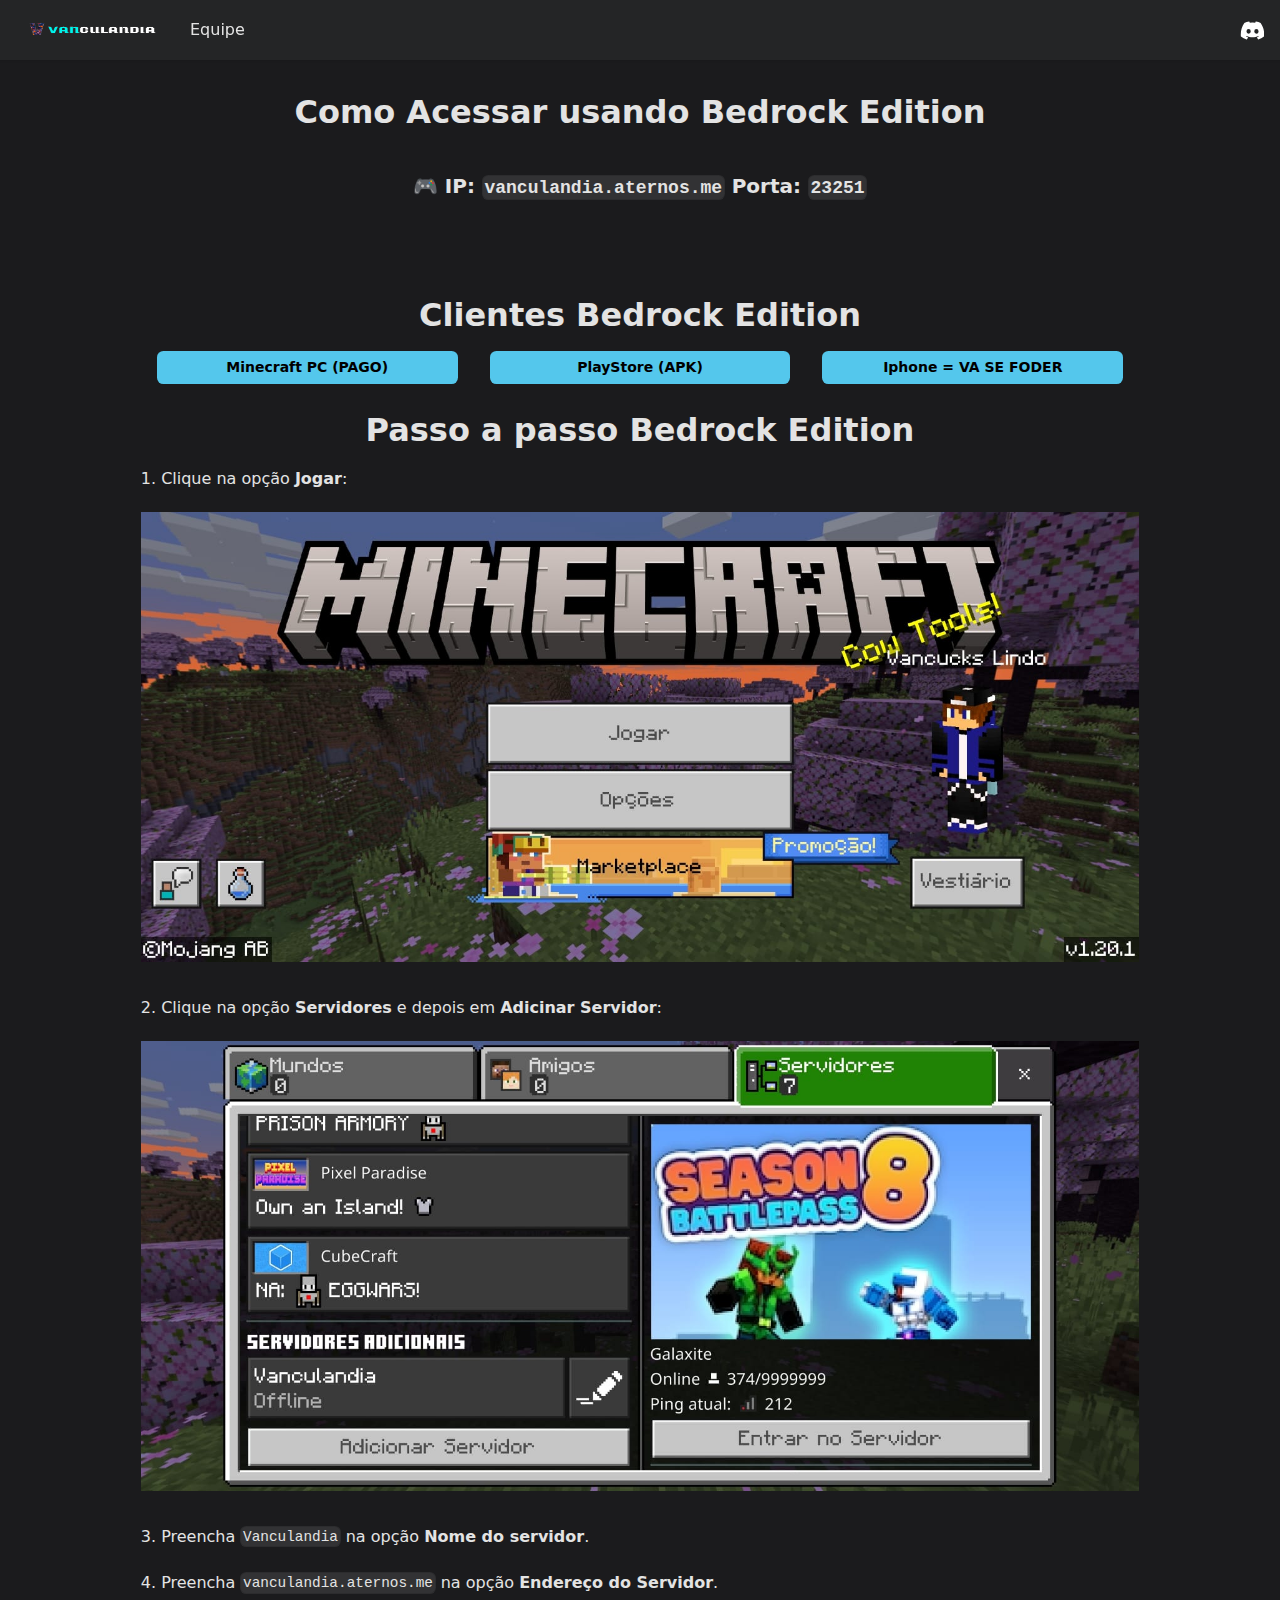
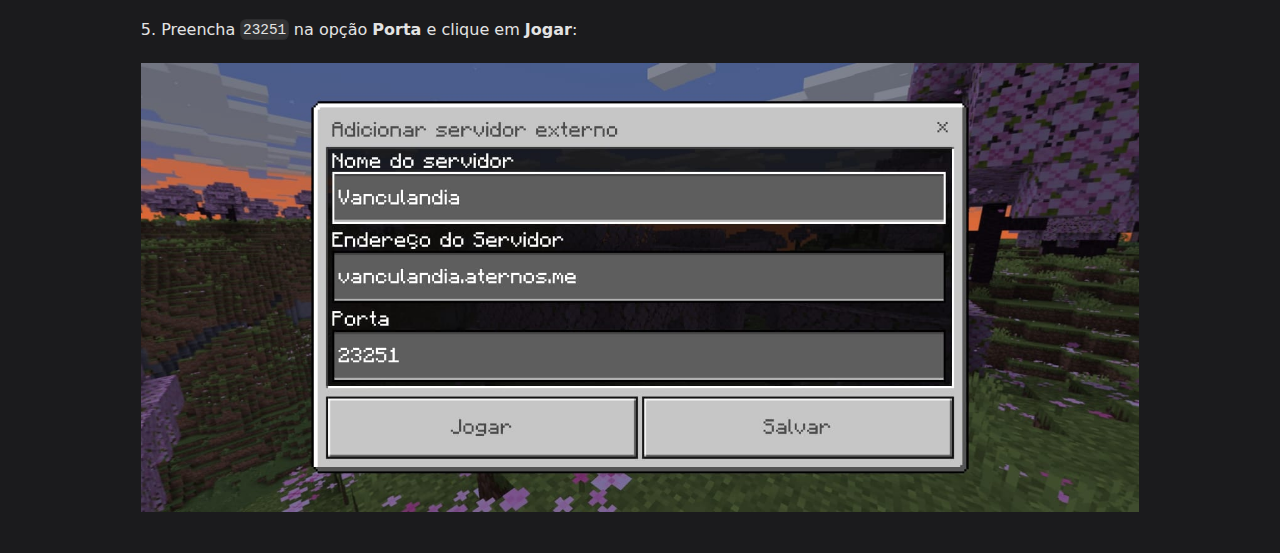
==== bedrock.html @ 88019bb5 "Add files via upload" ====
<!DOCTYPE html>
<html lang="pt-BR" dir="ltr" class="mdx-wrapper mdx-page plugin-pages plugin-id-default" data-theme="dark">

<head>
    <meta charset="UTF-8">
    <meta name="generator" content="Docusaurus v2.4.0">
    <title data-rh="true">Como Acessar com Bedrock | Armageddon</title>
    <link data-rh="true" rel="icon" href="images/1688022222573.png">
    <link rel="stylesheet" href="css/styles.b9073465.css">
    <link rel="preload" href="/assets/js/runtime~main.608e9b46.js" as="script">
    <link rel="preload" href="/assets/js/main.769489cf.js" as="script">
</head>

<body class="navigation-with-keyboard">
    <script>!function () { function t(t) { document.documentElement.setAttribute("data-theme", t) } var e = function () { var t = null; try { t = new URLSearchParams(window.location.search).get("docusaurus-theme") } catch (t) { } return t }() || function () { var t = null; try { t = localStorage.getItem("theme") } catch (t) { } return t }(); t(null !== e ? e : "dark") }()</script>
    <div id="__docusaurus">
        <nav aria-label="Main" class="navbar navbar--fixed-top navbarHideable_m1mJ">
            <div class="navbar__inner">
               <div class="navbar__items">
                  <button aria-label="Toggle navigation bar" aria-expanded="false" class="navbar__toggle clean-btn"
                     type="button">
                  </button><a class="navbar__brand" href="index.html">
                     <div class="navbar__logo" >
                        <img src="logo2.png" alt="armamc" class="themedImage_ToTc themedImage--dark_i4oU" height="150px"
                           width="150px">
                     </div> 
                     <a class="navbar__link" href="equipe.html">Equipe</a>           
               </div>
               <div class="navbar__items navbar__items--right">
                  <a href="https://discord.gg/gCFHwhFcz2" target="_blank" rel="noopener noreferrer"
                     class="navbar__link header-icon-link header-discord-link"></a>           
               </a>         
               </div> 
         </nav>
        <div id="docusaurus_skipToContent_fallback" class="main-wrapper mainWrapper_z2l0">
            <main class="container container--fluid margin-vert--lg">
                <div class="row mdxPageWrapper_j9I6">
                    <div class="col">
                        <article>
                            <container class="customTitulo_uZ0y">
                                <h1 style="text-align:center">Como Acessar usando Bedrock Edition</h1><br>
                                <h3 style="text-align:center">🎮 IP: <code>vanculandia.aternos.me</code> Porta: <code>23251</code>
                                </h3><br><br><br>
                                <h1 style="text-align:center"> Clientes Bedrock Edition</h1>
                                <div class="container">
                                    <div class="row">
                                        <div class="col"><a
                                                href="https://www.minecraft.net/pt-pt/store/minecraft-java-bedrock-edition-pc"
                                                target="_blank" rel="noopener noreferrer"
                                                class="button button--primary button--block">Minecraft PC (PAGO)</a></div>
                                        <div class="col"><a
                                                href="https://apkmodget.com/games/minecraft-apk-1/"
                                                target="_blank" rel="noopener noreferrer"
                                                class="button button--primary button--block">PlayStore (APK)</a></div>
                                                <div class="col"><a
                                                    
                                                    target="_blank" rel="noopener noreferrer"
                                                    class="button button--primary button--block">Iphone = VA SE FODER</a></div>
                                                    
                                       
                                    </div>
                                </div><br>
                                <h1 style="text-align:center"> Passo a passo Bedrock Edition</h1>
                                <div>
                                    <p>1. Clique na opção <b>Jogar</b>:</p><img loading="lazy" src="images/br1.jpeg"
                                        class="img_ev3q">
                                    <p style="margin-top:25px">2. Clique na opção <b>Servidores</b> e depois em
                                        <b>Adicinar Servidor</b>:</p><img loading="lazy" src="images/br3.jpeg"
                                        class="img_ev3q">
                                    <p style="margin-top:25px">3. Preencha <code>Vanculandia</code> na opção <b>Nome do
                                            servidor</b>.</p>
                                    <p>4. Preencha <code>vanculandia.aternos.me</code> na opção <b>Endereço do Servidor</b>.</p>
                                    <p>5. Preencha <code>23251</code> na opção <b>Porta</b> e clique em <b>Jogar</b>:
                                    </p><img loading="lazy" src="images/b4.jpeg" class="img_ev3q">
                            
                                </div>
                            </container>
                        </article>
                    </div>
                </div>
            </main>
        </div>

    </div>
    <script src="js/runtime~main.608e9b46.js"></script>
    <script src="js/main.769489cf.js"></script>

</body>

</html>
---- css/styles.b9073465.css ----
.col,.container{padding:0 var(--ifm-spacing-horizontal);width:100%}.markdown>h2,.markdown>h3,.markdown>h4,.markdown>h5,.markdown>h6{margin-bottom:calc(var(--ifm-heading-vertical-rhythm-bottom)*var(--ifm-leading))}.markdown li,body{word-wrap:break-word}body,ol ol,ol ul,ul ol,ul ul{margin:0}pre,table{overflow:auto}blockquote,pre{margin:0 0 var(--ifm-spacing-vertical)}.breadcrumbs__link,.button{transition-timing-function:var(--ifm-transition-timing-default)}.button,code{vertical-align:middle}.button--outline.button--active,.button--outline:active,.button--outline:hover,:root{--ifm-button-color:var(--ifm-font-color-base-inverse)}.menu__link:hover,a{transition:color var(--ifm-transition-fast) var(--ifm-transition-timing-default)}.navbar--dark,:root{--ifm-navbar-link-hover-color:var(--ifm-color-primary)}.menu,.navbar-sidebar{overflow-x:hidden}:root,html[data-theme=dark]{--ifm-color-emphasis-500:var(--ifm-color-gray-500)}.toggleButton_gllP,html{-webkit-tap-highlight-color:transparent}*,.loadingRing_RJI3 div{box-sizing:border-box}.apiTable_e8hp,table{border-collapse:collapse}.clean-list,.containsTaskList_mC6p,.details_lb9f>summary,.dropdown__menu,.menu__list{list-style:none}:root{--ifm-color-scheme:light;--ifm-dark-value:10%;--ifm-darker-value:15%;--ifm-darkest-value:30%;--ifm-light-value:15%;--ifm-lighter-value:30%;--ifm-lightest-value:50%;--ifm-contrast-background-value:90%;--ifm-contrast-foreground-value:70%;--ifm-contrast-background-dark-value:70%;--ifm-contrast-foreground-dark-value:90%;--ifm-color-primary:#3578e5;--ifm-color-secondary:#ebedf0;--ifm-color-success:#00a400;--ifm-color-info:#54c7ec;--ifm-color-warning:#ffba00;--ifm-color-danger:#fa383e;--ifm-color-primary-dark:#306cce;--ifm-color-primary-darker:#2d66c3;--ifm-color-primary-darkest:#2554a0;--ifm-color-primary-light:#538ce9;--ifm-color-primary-lighter:#72a1ed;--ifm-color-primary-lightest:#9abcf2;--ifm-color-primary-contrast-background:#ebf2fc;--ifm-color-primary-contrast-foreground:#102445;--ifm-color-secondary-dark:#d4d5d8;--ifm-color-secondary-darker:#c8c9cc;--ifm-color-secondary-darkest:#a4a6a8;--ifm-color-secondary-light:#eef0f2;--ifm-color-secondary-lighter:#f1f2f5;--ifm-color-secondary-lightest:#f5f6f8;--ifm-color-secondary-contrast-background:#fdfdfe;--ifm-color-secondary-contrast-foreground:#474748;--ifm-color-success-dark:#009400;--ifm-color-success-darker:#008b00;--ifm-color-success-darkest:#007300;--ifm-color-success-light:#26b226;--ifm-color-success-lighter:#4dbf4d;--ifm-color-success-lightest:#80d280;--ifm-color-success-contrast-background:#e6f6e6;--ifm-color-success-contrast-foreground:#003100;--ifm-color-info-dark:#4cb3d4;--ifm-color-info-darker:#47a9c9;--ifm-color-info-darkest:#3b8ba5;--ifm-color-info-light:#6ecfef;--ifm-color-info-lighter:#87d8f2;--ifm-color-info-lightest:#aae3f6;--ifm-color-info-contrast-background:#eef9fd;--ifm-color-info-contrast-foreground:#193c47;--ifm-color-warning-dark:#e6a700;--ifm-color-warning-darker:#d99e00;--ifm-color-warning-darkest:#b38200;--ifm-color-warning-light:#ffc426;--ifm-color-warning-lighter:#ffcf4d;--ifm-color-warning-lightest:#ffdd80;--ifm-color-warning-contrast-background:#fff8e6;--ifm-color-warning-contrast-foreground:#4d3800;--ifm-color-danger-dark:#e13238;--ifm-color-danger-darker:#d53035;--ifm-color-danger-darkest:#af272b;--ifm-color-danger-light:#fb565b;--ifm-color-danger-lighter:#fb7478;--ifm-color-danger-lightest:#fd9c9f;--ifm-color-danger-contrast-background:#ffebec;--ifm-color-danger-contrast-foreground:#4b1113;--ifm-color-white:#fff;--ifm-color-black:#000;--ifm-color-gray-0:var(--ifm-color-white);--ifm-color-gray-100:#f5f6f7;--ifm-color-gray-200:#ebedf0;--ifm-color-gray-300:#dadde1;--ifm-color-gray-400:#ccd0d5;--ifm-color-gray-500:#bec3c9;--ifm-color-gray-600:#8d949e;--ifm-color-gray-700:#606770;--ifm-color-gray-800:#444950;--ifm-color-gray-900:#1c1e21;--ifm-color-gray-1000:var(--ifm-color-black);--ifm-color-emphasis-0:var(--ifm-color-gray-0);--ifm-color-emphasis-100:var(--ifm-color-gray-100);--ifm-color-emphasis-200:var(--ifm-color-gray-200);--ifm-color-emphasis-300:var(--ifm-color-gray-300);--ifm-color-emphasis-400:var(--ifm-color-gray-400);--ifm-color-emphasis-600:var(--ifm-color-gray-600);--ifm-color-emphasis-700:var(--ifm-color-gray-700);--ifm-color-emphasis-800:var(--ifm-color-gray-800);--ifm-color-emphasis-900:var(--ifm-color-gray-900);--ifm-color-emphasis-1000:var(--ifm-color-gray-1000);--ifm-color-content:var(--ifm-color-emphasis-900);--ifm-color-content-inverse:var(--ifm-color-emphasis-0);--ifm-color-content-secondary:#525860;--ifm-background-color:#0000;--ifm-background-surface-color:var(--ifm-color-content-inverse);--ifm-global-border-width:1px;--ifm-global-radius:0.4rem;--ifm-hover-overlay:#0000000d;--ifm-font-color-base:var(--ifm-color-content);--ifm-font-color-base-inverse:var(--ifm-color-content-inverse);--ifm-font-color-secondary:var(--ifm-color-content-secondary);--ifm-font-family-base:system-ui,-apple-system,Segoe UI,Roboto,Ubuntu,Cantarell,Noto Sans,sans-serif,BlinkMacSystemFont,"Segoe UI",Helvetica,Arial,sans-serif,"Apple Color Emoji","Segoe UI Emoji","Segoe UI Symbol";--ifm-font-family-monospace:SFMono-Regular,Menlo,Monaco,Consolas,"Liberation Mono","Courier New",monospace;--ifm-font-size-base:100%;--ifm-font-weight-light:300;--ifm-font-weight-normal:400;--ifm-font-weight-semibold:500;--ifm-font-weight-bold:700;--ifm-font-weight-base:var(--ifm-font-weight-normal);--ifm-line-height-base:1.65;--ifm-global-spacing:1rem;--ifm-spacing-vertical:var(--ifm-global-spacing);--ifm-spacing-horizontal:var(--ifm-global-spacing);--ifm-transition-fast:200ms;--ifm-transition-slow:400ms;--ifm-transition-timing-default:cubic-bezier(0.08,0.52,0.52,1);--ifm-global-shadow-lw:0 1px 2px 0 #0000001a;--ifm-global-shadow-md:0 5px 40px #0003;--ifm-global-shadow-tl:0 12px 28px 0 #0003,0 2px 4px 0 #0000001a;--ifm-z-index-dropdown:100;--ifm-z-index-fixed:200;--ifm-z-index-overlay:400;--ifm-container-width:1140px;--ifm-container-width-xl:1320px;--ifm-code-background:#f6f7f8;--ifm-code-border-radius:var(--ifm-global-radius);--ifm-code-font-size:90%;--ifm-code-padding-horizontal:0.1rem;--ifm-code-padding-vertical:0.1rem;--ifm-pre-background:var(--ifm-code-background);--ifm-pre-border-radius:var(--ifm-code-border-radius);--ifm-pre-color:inherit;--ifm-pre-line-height:1.45;--ifm-pre-padding:1rem;--ifm-heading-color:inherit;--ifm-heading-margin-top:0;--ifm-heading-margin-bottom:var(--ifm-spacing-vertical);--ifm-heading-font-family:var(--ifm-font-family-base);--ifm-heading-font-weight:var(--ifm-font-weight-bold);--ifm-heading-line-height:1.25;--ifm-h1-font-size:2rem;--ifm-h2-font-size:1.5rem;--ifm-h3-font-size:1.25rem;--ifm-h4-font-size:1rem;--ifm-h5-font-size:0.875rem;--ifm-h6-font-size:0.85rem;--ifm-image-alignment-padding:1.25rem;--ifm-leading-desktop:1.25;--ifm-leading:calc(var(--ifm-leading-desktop)*1rem);--ifm-list-left-padding:2rem;--ifm-list-margin:1rem;--ifm-list-item-margin:0.25rem;--ifm-list-paragraph-margin:1rem;--ifm-table-cell-padding:0.75rem;--ifm-table-background:#0000;--ifm-table-stripe-background:#00000008;--ifm-table-border-width:1px;--ifm-table-border-color:var(--ifm-color-emphasis-300);--ifm-table-head-background:inherit;--ifm-table-head-color:inherit;--ifm-table-head-font-weight:var(--ifm-font-weight-bold);--ifm-table-cell-color:inherit;--ifm-link-color:var(--ifm-color-primary);--ifm-link-decoration:none;--ifm-link-hover-color:var(--ifm-link-color);--ifm-link-hover-decoration:underline;--ifm-paragraph-margin-bottom:var(--ifm-leading);--ifm-blockquote-font-size:var(--ifm-font-size-base);--ifm-blockquote-border-left-width:2px;--ifm-blockquote-padding-horizontal:var(--ifm-spacing-horizontal);--ifm-blockquote-padding-vertical:0;--ifm-blockquote-shadow:none;--ifm-blockquote-color:var(--ifm-color-emphasis-800);--ifm-blockquote-border-color:var(--ifm-color-emphasis-300);--ifm-hr-background-color:var(--ifm-color-emphasis-500);--ifm-hr-height:1px;--ifm-hr-margin-vertical:1.5rem;--ifm-scrollbar-size:7px;--ifm-scrollbar-track-background-color:#f1f1f1;--ifm-scrollbar-thumb-background-color:silver;--ifm-scrollbar-thumb-hover-background-color:#a7a7a7;--ifm-alert-background-color:inherit;--ifm-alert-border-color:inherit;--ifm-alert-border-radius:var(--ifm-global-radius);--ifm-alert-border-width:0px;--ifm-alert-border-left-width:5px;--ifm-alert-color:var(--ifm-font-color-base);--ifm-alert-padding-horizontal:var(--ifm-spacing-horizontal);--ifm-alert-padding-vertical:var(--ifm-spacing-vertical);--ifm-alert-shadow:var(--ifm-global-shadow-lw);--ifm-avatar-intro-margin:1rem;--ifm-avatar-intro-alignment:inherit;--ifm-avatar-photo-size:3rem;--ifm-badge-background-color:inherit;--ifm-badge-border-color:inherit;--ifm-badge-border-radius:var(--ifm-global-radius);--ifm-badge-border-width:var(--ifm-global-border-width);--ifm-badge-color:var(--ifm-color-white);--ifm-badge-padding-horizontal:calc(var(--ifm-spacing-horizontal)*0.5);--ifm-badge-padding-vertical:calc(var(--ifm-spacing-vertical)*0.25);--ifm-breadcrumb-border-radius:1.5rem;--ifm-breadcrumb-spacing:0.5rem;--ifm-breadcrumb-color-active:var(--ifm-color-primary);--ifm-breadcrumb-item-background-active:var(--ifm-hover-overlay);--ifm-breadcrumb-padding-horizontal:0.8rem;--ifm-breadcrumb-padding-vertical:0.4rem;--ifm-breadcrumb-size-multiplier:1;--ifm-breadcrumb-separator:url('data:image/svg+xml;utf8,<svg xmlns="http://www.w3.org/2000/svg" x="0px" y="0px" viewBox="0 0 256 256"><g><g><polygon points="79.093,0 48.907,30.187 146.72,128 48.907,225.813 79.093,256 207.093,128"/></g></g><g></g><g></g><g></g><g></g><g></g><g></g><g></g><g></g><g></g><g></g><g></g><g></g><g></g><g></g><g></g></svg>');--ifm-breadcrumb-separator-filter:none;--ifm-breadcrumb-separator-size:0.5rem;--ifm-breadcrumb-separator-size-multiplier:1.25;--ifm-button-background-color:inherit;--ifm-button-border-color:var(--ifm-button-background-color);--ifm-button-border-width:var(--ifm-global-border-width);--ifm-button-font-weight:var(--ifm-font-weight-bold);--ifm-button-padding-horizontal:1.5rem;--ifm-button-padding-vertical:0.375rem;--ifm-button-size-multiplier:1;--ifm-button-transition-duration:var(--ifm-transition-fast);--ifm-button-border-radius:calc(var(--ifm-global-radius)*var(--ifm-button-size-multiplier));--ifm-button-group-spacing:2px;--ifm-card-background-color:var(--ifm-background-surface-color);--ifm-card-border-radius:calc(var(--ifm-global-radius)*2);--ifm-card-horizontal-spacing:var(--ifm-global-spacing);--ifm-card-vertical-spacing:var(--ifm-global-spacing);--ifm-toc-border-color:var(--ifm-color-emphasis-300);--ifm-toc-link-color:var(--ifm-color-content-secondary);--ifm-toc-padding-vertical:0.5rem;--ifm-toc-padding-horizontal:0.5rem;--ifm-dropdown-background-color:var(--ifm-background-surface-color);--ifm-dropdown-font-weight:var(--ifm-font-weight-semibold);--ifm-dropdown-link-color:var(--ifm-font-color-base);--ifm-dropdown-hover-background-color:var(--ifm-hover-overlay);--ifm-footer-background-color:var(--ifm-color-emphasis-100);--ifm-footer-color:inherit;--ifm-footer-link-color:var(--ifm-color-emphasis-700);--ifm-footer-link-hover-color:var(--ifm-color-primary);--ifm-footer-link-horizontal-spacing:0.5rem;--ifm-footer-padding-horizontal:calc(var(--ifm-spacing-horizontal)*2);--ifm-footer-padding-vertical:calc(var(--ifm-spacing-vertical)*2);--ifm-footer-title-color:inherit;--ifm-footer-logo-max-width:min(30rem,90vw);--ifm-hero-background-color:var(--ifm-background-surface-color);--ifm-hero-text-color:var(--ifm-color-emphasis-800);--ifm-menu-color:var(--ifm-color-emphasis-700);--ifm-menu-color-active:var(--ifm-color-primary);--ifm-menu-color-background-active:var(--ifm-hover-overlay);--ifm-menu-color-background-hover:var(--ifm-hover-overlay);--ifm-menu-link-padding-horizontal:0.75rem;--ifm-menu-link-padding-vertical:0.375rem;--ifm-menu-link-sublist-icon:url('data:image/svg+xml;utf8,<svg xmlns="http://www.w3.org/2000/svg" width="16px" height="16px" viewBox="0 0 24 24"><path fill="rgba(0,0,0,0.5)" d="M7.41 15.41L12 10.83l4.59 4.58L18 14l-6-6-6 6z"></path></svg>');--ifm-menu-link-sublist-icon-filter:none;--ifm-navbar-background-color:var(--ifm-background-surface-color);--ifm-navbar-height:3.75rem;--ifm-navbar-item-padding-horizontal:0.75rem;--ifm-navbar-item-padding-vertical:0.25rem;--ifm-navbar-link-color:var(--ifm-font-color-base);--ifm-navbar-link-active-color:var(--ifm-link-color);--ifm-navbar-padding-horizontal:var(--ifm-spacing-horizontal);--ifm-navbar-padding-vertical:calc(var(--ifm-spacing-vertical)*0.5);--ifm-navbar-shadow:var(--ifm-global-shadow-lw);--ifm-navbar-search-input-background-color:var(--ifm-color-emphasis-200);--ifm-navbar-search-input-color:var(--ifm-color-emphasis-800);--ifm-navbar-search-input-placeholder-color:var(--ifm-color-emphasis-500);--ifm-navbar-search-input-icon:url('data:image/svg+xml;utf8,<svg fill="currentColor" xmlns="http://www.w3.org/2000/svg" viewBox="0 0 16 16" height="16px" width="16px"><path d="M6.02945,10.20327a4.17382,4.17382,0,1,1,4.17382-4.17382A4.15609,4.15609,0,0,1,6.02945,10.20327Zm9.69195,4.2199L10.8989,9.59979A5.88021,5.88021,0,0,0,12.058,6.02856,6.00467,6.00467,0,1,0,9.59979,10.8989l4.82338,4.82338a.89729.89729,0,0,0,1.29912,0,.89749.89749,0,0,0-.00087-1.29909Z" /></svg>');--ifm-navbar-sidebar-width:83vw;--ifm-pagination-border-radius:var(--ifm-global-radius);--ifm-pagination-color-active:var(--ifm-color-primary);--ifm-pagination-font-size:1rem;--ifm-pagination-item-active-background:var(--ifm-hover-overlay);--ifm-pagination-page-spacing:0.2em;--ifm-pagination-padding-horizontal:calc(var(--ifm-spacing-horizontal)*1);--ifm-pagination-padding-vertical:calc(var(--ifm-spacing-vertical)*0.25);--ifm-pagination-nav-border-radius:var(--ifm-global-radius);--ifm-pagination-nav-color-hover:var(--ifm-color-primary);--ifm-pills-color-active:var(--ifm-color-primary);--ifm-pills-color-background-active:var(--ifm-hover-overlay);--ifm-pills-spacing:0.125rem;--ifm-tabs-color:var(--ifm-font-color-secondary);--ifm-tabs-color-active:var(--ifm-color-primary);--ifm-tabs-color-active-border:var(--ifm-tabs-color-active);--ifm-tabs-padding-horizontal:1rem;--ifm-tabs-padding-vertical:1rem;--docusaurus-progress-bar-color:var(--ifm-color-primary);--ifm-color-primary:#ff7f2b;--ifm-color-primary-dark:#ff6d0d;--ifm-color-primary-darker:#fd6400;--ifm-color-primary-darkest:#d15300;--ifm-color-primary-light:#ff9149;--ifm-color-primary-lighter:#ff9a58;--ifm-color-primary-lightest:#ffb584;--darkreader-bg--ifm-color-info-contrast-background:#1c1e21!important;--darkreader-border--ifm-color-info-dark:#ff7f2b!important;--ifm-color-info-dark:#ff7f2b!important;--ifm-color-info-contrast-background:#1c1e21!important;--docusaurus-announcement-bar-height:auto;--docusaurus-collapse-button-bg:#0000;--docusaurus-collapse-button-bg-hover:#0000001a;--doc-sidebar-width:300px;--doc-sidebar-hidden-width:30px;--docusaurus-tag-list-border:var(--ifm-color-emphasis-300)}.badge--danger,.badge--info,.badge--primary,.badge--secondary,.badge--success,.badge--warning{--ifm-badge-border-color:var(--ifm-badge-background-color)}.button--link,.button--outline{--ifm-button-background-color:#0000}html{-webkit-font-smoothing:antialiased;-webkit-text-size-adjust:100%;text-size-adjust:100%;background-color:var(--ifm-background-color);color:var(--ifm-font-color-base);color-scheme:var(--ifm-color-scheme);font:var(--ifm-font-size-base)/var(--ifm-line-height-base) var(--ifm-font-family-base);text-rendering:optimizelegibility}iframe{border:0;color-scheme:auto;background-size:600px;height:600px;width:100%}.container{margin:0 auto;max-width:var(--ifm-container-width)}.container--fluid{max-width:inherit}.row{display:flex;flex-wrap:wrap;margin:0 calc(var(--ifm-spacing-horizontal)*-1)}.margin-bottom--none,.margin-vert--none,.markdown>:last-child{margin-bottom:0!important}.margin-top--none,.margin-vert--none{margin-top:0!important}.row--no-gutters{margin-left:0;margin-right:0}.margin-horiz--none,.margin-right--none{margin-right:0!important}.row--no-gutters>.col{padding-left:0;padding-right:0}.row--align-top{align-items:flex-start}.row--align-bottom{align-items:flex-end}.menuExternalLink_NmtK,.row--align-center{align-items:center}.row--align-stretch{align-items:stretch}.row--align-baseline{align-items:baseline}.col{--ifm-col-width:100%;flex:1 0;margin-left:0;max-width:var(--ifm-col-width)}.padding-bottom--none,.padding-vert--none{padding-bottom:0!important}.padding-top--none,.padding-vert--none{padding-top:0!important}.padding-horiz--none,.padding-left--none{padding-left:0!important}.padding-horiz--none,.padding-right--none{padding-right:0!important}.col[class*=col--]{flex:0 0 var(--ifm-col-width)}.col--1{--ifm-col-width:8.33333%}.col--offset-1{margin-left:8.33333%}.col--2{--ifm-col-width:16.66667%}.col--offset-2{margin-left:16.66667%}.col--3{--ifm-col-width:25%}.col--offset-3{margin-left:25%}.col--4{--ifm-col-width:33.33333%}.col--offset-4{margin-left:33.33333%}.col--5{--ifm-col-width:41.66667%}.col--offset-5{margin-left:41.66667%}.col--6{--ifm-col-width:50%}.col--offset-6{margin-left:50%}.col--7{--ifm-col-width:58.33333%}.col--offset-7{margin-left:58.33333%}.col--8{--ifm-col-width:66.66667%}.col--offset-8{margin-left:66.66667%}.col--9{--ifm-col-width:75%}.col--offset-9{margin-left:75%}.col--10{--ifm-col-width:83.33333%}.col--offset-10{margin-left:83.33333%}.col--11{--ifm-col-width:91.66667%}.col--offset-11{margin-left:91.66667%}.col--12{--ifm-col-width:100%}.col--offset-12{margin-left:100%}.margin-horiz--none,.margin-left--none{margin-left:0!important}.margin--none{margin:0!important}.margin-bottom--xs,.margin-vert--xs{margin-bottom:.25rem!important}.margin-top--xs,.margin-vert--xs{margin-top:.25rem!important}.margin-horiz--xs,.margin-left--xs{margin-left:.25rem!important}.margin-horiz--xs,.margin-right--xs{margin-right:.25rem!important}.margin--xs{margin:.25rem!important}.margin-bottom--sm,.margin-vert--sm{margin-bottom:.5rem!important}.margin-top--sm,.margin-vert--sm{margin-top:.5rem!important}.margin-horiz--sm,.margin-left--sm{margin-left:.5rem!important}.margin-horiz--sm,.margin-right--sm{margin-right:.5rem!important}.margin--sm{margin:.5rem!important}.margin-bottom--md,.margin-vert--md{margin-bottom:1rem!important}.margin-top--md,.margin-vert--md{margin-top:1rem!important}.margin-horiz--md,.margin-left--md{margin-left:1rem!important}.margin-horiz--md,.margin-right--md{margin-right:1rem!important}.margin--md{margin:1rem!important}.margin-bottom--lg,.margin-vert--lg{margin-bottom:2rem!important}.margin-top--lg,.margin-vert--lg{margin-top:2rem!important}.margin-horiz--lg,.margin-left--lg{margin-left:2rem!important}.margin-horiz--lg,.margin-right--lg{margin-right:2rem!important}.margin--lg{margin:2rem!important}.margin-bottom--xl,.margin-vert--xl{margin-bottom:5rem!important}.margin-top--xl,.margin-vert--xl{margin-top:5rem!important}.margin-horiz--xl,.margin-left--xl{margin-left:5rem!important}.margin-horiz--xl,.margin-right--xl{margin-right:5rem!important}.margin--xl{margin:5rem!important}.padding--none{padding:0!important}.padding-bottom--xs,.padding-vert--xs{padding-bottom:.25rem!important}.padding-top--xs,.padding-vert--xs{padding-top:.25rem!important}.padding-horiz--xs,.padding-left--xs{padding-left:.25rem!important}.padding-horiz--xs,.padding-right--xs{padding-right:.25rem!important}.padding--xs{padding:.25rem!important}.padding-bottom--sm,.padding-vert--sm{padding-bottom:.5rem!important}.padding-top--sm,.padding-vert--sm{padding-top:.5rem!important}.padding-horiz--sm,.padding-left--sm{padding-left:.5rem!important}.padding-horiz--sm,.padding-right--sm{padding-right:.5rem!important}.padding--sm{padding:.5rem!important}.padding-bottom--md,.padding-vert--md{padding-bottom:1rem!important}.padding-top--md,.padding-vert--md{padding-top:1rem!important}.padding-horiz--md,.padding-left--md{padding-left:1rem!important}.padding-horiz--md,.padding-right--md{padding-right:1rem!important}.padding--md{padding:1rem!important}.padding-bottom--lg,.padding-vert--lg{padding-bottom:2rem!important}.padding-top--lg,.padding-vert--lg{padding-top:2rem!important}.padding-horiz--lg,.padding-left--lg{padding-left:2rem!important}.padding-horiz--lg,.padding-right--lg{padding-right:2rem!important}.padding--lg{padding:2rem!important}.padding-bottom--xl,.padding-vert--xl{padding-bottom:5rem!important}.padding-top--xl,.padding-vert--xl{padding-top:5rem!important}.padding-horiz--xl,.padding-left--xl{padding-left:5rem!important}.padding-horiz--xl,.padding-right--xl{padding-right:5rem!important}.padding--xl{padding:5rem!important}code{background-color:var(--ifm-code-background);border:.1rem solid #0000001a;border-radius:var(--ifm-code-border-radius);font-family:var(--ifm-font-family-monospace);font-size:var(--ifm-code-font-size);padding:var(--ifm-code-padding-vertical) var(--ifm-code-padding-horizontal)}a code{color:inherit}pre{background-color:var(--ifm-pre-background);border-radius:var(--ifm-pre-border-radius);color:var(--ifm-pre-color);font:var(--ifm-code-font-size)/var(--ifm-pre-line-height) var(--ifm-font-family-monospace);padding:var(--ifm-pre-padding)}pre code{background-color:initial;border:none;font-size:100%;line-height:inherit;padding:0}kbd{background-color:var(--ifm-color-emphasis-0);border:1px solid var(--ifm-color-emphasis-400);border-radius:.2rem;box-shadow:inset 0 -1px 0 var(--ifm-color-emphasis-400);color:var(--ifm-color-emphasis-800);font:80% var(--ifm-font-family-monospace);padding:.15rem .3rem}h1,h2,h3,h4,h5,h6{color:var(--ifm-heading-color);font-family:var(--ifm-heading-font-family);font-weight:var(--ifm-heading-font-weight);line-height:var(--ifm-heading-line-height);margin:var(--ifm-heading-margin-top) 0 var(--ifm-heading-margin-bottom) 0}h1{font-size:var(--ifm-h1-font-size)}h2{font-size:var(--ifm-h2-font-size)}h3{font-size:var(--ifm-h3-font-size)}h4{font-size:var(--ifm-h4-font-size)}h5{font-size:var(--ifm-h5-font-size)}h6{font-size:var(--ifm-h6-font-size)}img{max-width:100%}img[align=right]{padding-left:var(--image-alignment-padding)}img[align=left]{padding-right:var(--image-alignment-padding)}.markdown{--ifm-h1-vertical-rhythm-top:3;--ifm-h2-vertical-rhythm-top:2;--ifm-h3-vertical-rhythm-top:1.5;--ifm-heading-vertical-rhythm-top:1.25;--ifm-h1-vertical-rhythm-bottom:1.25;--ifm-heading-vertical-rhythm-bottom:1}.markdown:after,.markdown:before{content:"";display:table}.markdown:after{clear:both}.markdown h1:first-child{--ifm-h1-font-size:3rem;margin-bottom:calc(var(--ifm-h1-vertical-rhythm-bottom)*var(--ifm-leading))}.markdown>h2{--ifm-h2-font-size:2rem;margin-top:calc(var(--ifm-h2-vertical-rhythm-top)*var(--ifm-leading))}.markdown>h3{--ifm-h3-font-size:1.5rem;margin-top:calc(var(--ifm-h3-vertical-rhythm-top)*var(--ifm-leading))}.markdown>h4,.markdown>h5,.markdown>h6{margin-top:calc(var(--ifm-heading-vertical-rhythm-top)*var(--ifm-leading))}.markdown>p,.markdown>pre,.markdown>ul{margin-bottom:var(--ifm-leading)}.markdown li>p{margin-top:var(--ifm-list-paragraph-margin)}.markdown li+li{margin-top:var(--ifm-list-item-margin)}ol,ul{margin:0 0 var(--ifm-list-margin);padding-left:var(--ifm-list-left-padding)}ol ol,ul ol{list-style-type:lower-roman}ol ol ol,ol ul ol,ul ol ol,ul ul ol{list-style-type:lower-alpha}table{display:block;margin-bottom:var(--ifm-spacing-vertical)}table thead tr{border-bottom:2px solid var(--ifm-table-border-color)}table thead,table tr:nth-child(2n){background-color:var(--ifm-table-stripe-background)}table tr{background-color:var(--ifm-table-background);border-top:var(--ifm-table-border-width) solid var(--ifm-table-border-color)}table td,table th{border:var(--ifm-table-border-width) solid var(--ifm-table-border-color);padding:var(--ifm-table-cell-padding)}table th{background-color:var(--ifm-table-head-background);color:var(--ifm-table-head-color);font-weight:var(--ifm-table-head-font-weight)}table td{color:var(--ifm-table-cell-color)}strong{font-weight:var(--ifm-font-weight-bold)}a{color:var(--ifm-link-color);text-decoration:var(--ifm-link-decoration)}a:hover{color:var(--ifm-link-hover-color);text-decoration:var(--ifm-link-hover-decoration)}.button:hover,.text--no-decoration,.text--no-decoration:hover,a:not([href]){text-decoration:none}p{margin:0 0 var(--ifm-paragraph-margin-bottom)}blockquote{border-left:var(--ifm-blockquote-border-left-width) solid var(--ifm-blockquote-border-color);box-shadow:var(--ifm-blockquote-shadow);color:var(--ifm-blockquote-color);font-size:var(--ifm-blockquote-font-size);padding:var(--ifm-blockquote-padding-vertical) var(--ifm-blockquote-padding-horizontal)}blockquote>:first-child{margin-top:0}blockquote>:last-child{margin-bottom:0}hr{background-color:var(--ifm-hr-background-color);border:0;height:var(--ifm-hr-height);margin:var(--ifm-hr-margin-vertical) 0}.shadow--lw{box-shadow:var(--ifm-global-shadow-lw)!important}.shadow--md{box-shadow:var(--ifm-global-shadow-md)!important}.shadow--tl{box-shadow:var(--ifm-global-shadow-tl)!important}.text--primary,.wordWrapButtonEnabled_EoeP .wordWrapButtonIcon_Bwma{color:var(--ifm-color-primary)}.text--secondary{color:var(--ifm-color-secondary)}.text--success{color:var(--ifm-color-success)}.text--info{color:var(--ifm-color-info)}.text--warning{color:var(--ifm-color-warning)}.text--danger{color:var(--ifm-color-danger)}.text--center{text-align:center}.text--left{text-align:left}.text--justify{text-align:justify}.text--right{text-align:right}.text--capitalize{text-transform:capitalize}.text--lowercase{text-transform:lowercase}.admonitionHeading_tbUL,.alert__heading,.text--uppercase{text-transform:uppercase}.text--light{font-weight:var(--ifm-font-weight-light)}.text--normal{font-weight:var(--ifm-font-weight-normal)}.text--semibold{font-weight:var(--ifm-font-weight-semibold)}.text--bold{font-weight:var(--ifm-font-weight-bold)}.text--italic{font-style:italic}.text--truncate{overflow:hidden;text-overflow:ellipsis;white-space:nowrap}.text--break{word-wrap:break-word!important;word-break:break-word!important}.clean-btn{background:none;border:none;color:inherit;cursor:pointer;font-family:inherit;padding:0}.alert,.alert .close{color:var(--ifm-alert-foreground-color)}.clean-list{padding-left:0}.alert--primary{--ifm-alert-background-color:var(--ifm-color-primary-contrast-background);--ifm-alert-background-color-highlight:#3578e526;--ifm-alert-foreground-color:var(--ifm-color-primary-contrast-foreground);--ifm-alert-border-color:var(--ifm-color-primary-dark)}.alert--secondary{--ifm-alert-background-color:var(--ifm-color-secondary-contrast-background);--ifm-alert-background-color-highlight:#ebedf026;--ifm-alert-foreground-color:var(--ifm-color-secondary-contrast-foreground);--ifm-alert-border-color:var(--ifm-color-secondary-dark)}.alert--success{--ifm-alert-background-color:var(--ifm-color-success-contrast-background);--ifm-alert-background-color-highlight:#00a40026;--ifm-alert-foreground-color:var(--ifm-color-success-contrast-foreground);--ifm-alert-border-color:var(--ifm-color-success-dark)}.alert--info{--ifm-alert-background-color:var(--ifm-color-info-contrast-background);--ifm-alert-background-color-highlight:#54c7ec26;--ifm-alert-foreground-color:var(--ifm-color-info-contrast-foreground);--ifm-alert-border-color:var(--ifm-color-info-dark)}.alert--warning{--ifm-alert-background-color:var(--ifm-color-warning-contrast-background);--ifm-alert-background-color-highlight:#ffba0026;--ifm-alert-foreground-color:var(--ifm-color-warning-contrast-foreground);--ifm-alert-border-color:var(--ifm-color-warning-dark)}.alert--danger{--ifm-alert-background-color:var(--ifm-color-danger-contrast-background);--ifm-alert-background-color-highlight:#fa383e26;--ifm-alert-foreground-color:var(--ifm-color-danger-contrast-foreground);--ifm-alert-border-color:var(--ifm-color-danger-dark)}.alert{--ifm-code-background:var(--ifm-alert-background-color-highlight);--ifm-link-color:var(--ifm-alert-foreground-color);--ifm-link-hover-color:var(--ifm-alert-foreground-color);--ifm-link-decoration:underline;--ifm-tabs-color:var(--ifm-alert-foreground-color);--ifm-tabs-color-active:var(--ifm-alert-foreground-color);--ifm-tabs-color-active-border:var(--ifm-alert-border-color);background-color:var(--ifm-alert-background-color);border:var(--ifm-alert-border-width) solid var(--ifm-alert-border-color);border-left-width:var(--ifm-alert-border-left-width);border-radius:var(--ifm-alert-border-radius);box-shadow:var(--ifm-alert-shadow);padding:var(--ifm-alert-padding-vertical) var(--ifm-alert-padding-horizontal)}.alert__heading{align-items:center;display:flex;font:700 var(--ifm-h5-font-size)/var(--ifm-heading-line-height) var(--ifm-heading-font-family);margin-bottom:.5rem}.alert__icon{display:inline-flex;margin-right:.4em}.alert__icon svg{fill:var(--ifm-alert-foreground-color);stroke:var(--ifm-alert-foreground-color);stroke-width:0}.alert .close{margin:calc(var(--ifm-alert-padding-vertical)*-1) calc(var(--ifm-alert-padding-horizontal)*-1) 0 0;opacity:.75}.alert .close:focus,.alert .close:hover{opacity:1}.alert a{text-decoration-color:var(--ifm-alert-border-color)}.alert a:hover{text-decoration-thickness:2px}.avatar{column-gap:var(--ifm-avatar-intro-margin);display:flex}.avatar__photo{border-radius:50%;display:block;height:var(--ifm-avatar-photo-size);overflow:hidden;width:var(--ifm-avatar-photo-size)}.card--full-height,.navbar__logo img,body,html{height:100%}.avatar__photo--sm{--ifm-avatar-photo-size:2rem}.avatar__photo--lg{--ifm-avatar-photo-size:4rem}.avatar__photo--xl{--ifm-avatar-photo-size:6rem}.avatar__intro{display:flex;flex:1 1;flex-direction:column;justify-content:center;text-align:var(--ifm-avatar-intro-alignment)}.badge,.breadcrumbs__item,.breadcrumbs__link,.button,.dropdown>.navbar__link:after,.searchBarContainer_NW3z.searchIndexLoading_EJ1f .searchBarLoadingRing_YnHq{display:inline-block}.avatar__name{font:700 var(--ifm-h4-font-size)/var(--ifm-heading-line-height) var(--ifm-font-family-base)}.avatar__subtitle{margin-top:.25rem}.avatar--vertical{--ifm-avatar-intro-alignment:center;--ifm-avatar-intro-margin:0.5rem;align-items:center;flex-direction:column}.badge{background-color:var(--ifm-badge-background-color);border:var(--ifm-badge-border-width) solid var(--ifm-badge-border-color);border-radius:var(--ifm-badge-border-radius);color:var(--ifm-badge-color);font-size:75%;font-weight:var(--ifm-font-weight-bold);line-height:1;padding:var(--ifm-badge-padding-vertical) var(--ifm-badge-padding-horizontal)}.badge--primary{--ifm-badge-background-color:var(--ifm-color-primary)}.badge--secondary{--ifm-badge-background-color:var(--ifm-color-secondary);color:var(--ifm-color-black)}.breadcrumbs__link,.button.button--secondary.button--outline:not(.button--active):not(:hover){color:var(--ifm-font-color-base)}.badge--success{--ifm-badge-background-color:var(--ifm-color-success)}.badge--info{--ifm-badge-background-color:var(--ifm-color-info)}.badge--warning{--ifm-badge-background-color:var(--ifm-color-warning)}.badge--danger{--ifm-badge-background-color:var(--ifm-color-danger)}.breadcrumbs{margin-bottom:0;padding-left:0}.breadcrumbs__item:not(:last-child):after{background:var(--ifm-breadcrumb-separator) center;content:" ";display:inline-block;filter:var(--ifm-breadcrumb-separator-filter);height:calc(var(--ifm-breadcrumb-separator-size)*var(--ifm-breadcrumb-size-multiplier)*var(--ifm-breadcrumb-separator-size-multiplier));margin:0 var(--ifm-breadcrumb-spacing);opacity:.5;width:calc(var(--ifm-breadcrumb-separator-size)*var(--ifm-breadcrumb-size-multiplier)*var(--ifm-breadcrumb-separator-size-multiplier))}.breadcrumbs__item--active .breadcrumbs__link{background:var(--ifm-breadcrumb-item-background-active);color:var(--ifm-breadcrumb-color-active)}.breadcrumbs__link{border-radius:var(--ifm-breadcrumb-border-radius);font-size:calc(1rem*var(--ifm-breadcrumb-size-multiplier));padding:calc(var(--ifm-breadcrumb-padding-vertical)*var(--ifm-breadcrumb-size-multiplier)) calc(var(--ifm-breadcrumb-padding-horizontal)*var(--ifm-breadcrumb-size-multiplier));transition-duration:var(--ifm-transition-fast);transition-property:background,color}.breadcrumbs__link:any-link:hover,.breadcrumbs__link:link:hover,.breadcrumbs__link:visited:hover,area[href].breadcrumbs__link:hover{background:var(--ifm-breadcrumb-item-background-active);text-decoration:none}.breadcrumbs--sm{--ifm-breadcrumb-size-multiplier:0.8}.breadcrumbs--lg{--ifm-breadcrumb-size-multiplier:1.2}.button{background-color:#54c7ec;border:#54c7ec solid var(--ifm-button-border-color);border-radius:var(--ifm-button-border-radius);cursor:pointer;font-size:calc(.875rem*var(--ifm-button-size-multiplier));font-weight:var(--ifm-button-font-weight);line-height:1.5;padding:calc(var(--ifm-button-padding-vertical)*var(--ifm-button-size-multiplier)) calc(var(--ifm-button-padding-horizontal)*var(--ifm-button-size-multiplier));text-align:center;transition-duration:var(--ifm-button-transition-duration);transition-property:color,background,border-color;-webkit-user-select:none;user-select:none;white-space:nowrap}.button,.button:hover{color:var(--ifm-button-color)}.button--outline{--ifm-button-color:var(--ifm-button-border-color)}.button--outline:hover{--ifm-button-background-color:var(--ifm-button-border-color)}.button--link{--ifm-button-border-color:#0000;color:var(--ifm-link-color);text-decoration:var(--ifm-link-decoration)}.button--link.button--active,.button--link:active,.button--link:hover{color:var(--ifm-link-hover-color);text-decoration:var(--ifm-link-hover-decoration)}.button.disabled,.button:disabled,.button[disabled]{opacity:.65;pointer-events:none}.button--sm{--ifm-button-size-multiplier:0.8}.button--lg{--ifm-button-size-multiplier:1.35}.button--block{display:block;width:100%}.button.button--secondary{color:var(--ifm-color-gray-900)}:where(.button--primary){--ifm-button-background-color:var(--ifm-color-primary);--ifm-button-border-color:var(--ifm-color-primary)}:where(.button--primary):not(.button--outline):hover{--ifm-button-background-color:var(--ifm-color-primary-dark);--ifm-button-border-color:var(--ifm-color-primary-dark)}.button--primary.button--active,.button--primary:active{--ifm-button-background-color:var(--ifm-color-primary-darker);--ifm-button-border-color:var(--ifm-color-primary-darker)}:where(.button--secondary){--ifm-button-background-color:var(--ifm-color-secondary);--ifm-button-border-color:var(--ifm-color-secondary)}:where(.button--secondary):not(.button--outline):hover{--ifm-button-background-color:var(--ifm-color-secondary-dark);--ifm-button-border-color:var(--ifm-color-secondary-dark)}.button--secondary.button--active,.button--secondary:active{--ifm-button-background-color:var(--ifm-color-secondary-darker);--ifm-button-border-color:var(--ifm-color-secondary-darker)}:where(.button--success){--ifm-button-background-color:var(--ifm-color-success);--ifm-button-border-color:var(--ifm-color-success)}:where(.button--success):not(.button--outline):hover{--ifm-button-background-color:var(--ifm-color-success-dark);--ifm-button-border-color:var(--ifm-color-success-dark)}.button--success.button--active,.button--success:active{--ifm-button-background-color:var(--ifm-color-success-darker);--ifm-button-border-color:var(--ifm-color-success-darker)}:where(.button--info){--ifm-button-background-color:var(--ifm-color-info);--ifm-button-border-color:var(--ifm-color-info)}:where(.button--info):not(.button--outline):hover{--ifm-button-background-color:var(--ifm-color-info-dark);--ifm-button-border-color:var(--ifm-color-info-dark)}.button--info.button--active,.button--info:active{--ifm-button-background-color:var(--ifm-color-info-darker);--ifm-button-border-color:var(--ifm-color-info-darker)}:where(.button--warning){--ifm-button-background-color:var(--ifm-color-warning);--ifm-button-border-color:var(--ifm-color-warning)}:where(.button--warning):not(.button--outline):hover{--ifm-button-background-color:var(--ifm-color-warning-dark);--ifm-button-border-color:var(--ifm-color-warning-dark)}.button--warning.button--active,.button--warning:active{--ifm-button-background-color:var(--ifm-color-warning-darker);--ifm-button-border-color:var(--ifm-color-warning-darker)}:where(.button--danger){--ifm-button-background-color:var(--ifm-color-danger);--ifm-button-border-color:var(--ifm-color-danger)}:where(.button--danger):not(.button--outline):hover{--ifm-button-background-color:var(--ifm-color-danger-dark);--ifm-button-border-color:var(--ifm-color-danger-dark)}.button--danger.button--active,.button--danger:active{--ifm-button-background-color:var(--ifm-color-danger-darker);--ifm-button-border-color:var(--ifm-color-danger-darker)}.button-group{display:inline-flex;gap:var(--ifm-button-group-spacing)}.button-group>.button:not(:first-child){border-bottom-left-radius:0;border-top-left-radius:0}.button-group>.button:not(:last-child){border-bottom-right-radius:0;border-top-right-radius:0}.button-group--block{display:flex;justify-content:stretch}.button-group--block>.button{flex-grow:1}.card{background-color:var(--ifm-card-background-color);border-radius:var(--ifm-card-border-radius);box-shadow:var(--ifm-global-shadow-lw);display:flex;flex-direction:column;overflow:hidden}.card__image{padding-top:var(--ifm-card-vertical-spacing)}.card__image:first-child{padding-top:0}.card__body,.card__footer,.card__header{padding:var(--ifm-card-vertical-spacing) var(--ifm-card-horizontal-spacing)}.card__body:not(:last-child),.card__footer:not(:last-child),.card__header:not(:last-child){padding-bottom:0}.card__body>:last-child,.card__footer>:last-child,.card__header>:last-child{margin-bottom:0}.card__footer{margin-top:auto}.table-of-contents{font-size:.8rem;margin-bottom:0;padding:var(--ifm-toc-padding-vertical) 0}.table-of-contents,.table-of-contents ul{list-style:none;padding-left:var(--ifm-toc-padding-horizontal)}.table-of-contents li{margin:var(--ifm-toc-padding-vertical) var(--ifm-toc-padding-horizontal)}.table-of-contents__left-border{border-left:1px solid var(--ifm-toc-border-color)}.table-of-contents__link{color:var(--ifm-toc-link-color);display:block}.table-of-contents__link--active,.table-of-contents__link--active code,.table-of-contents__link:hover,.table-of-contents__link:hover code{color:var(--ifm-color-primary);text-decoration:none}.content_knG7 a,.hitFooter_E9YW a,.suggestion_fB_2.cursor_eG29 mark{text-decoration:underline}.close{color:var(--ifm-color-black);float:right;font-size:1.5rem;font-weight:var(--ifm-font-weight-bold);line-height:1;opacity:.5;padding:1rem;transition:opacity var(--ifm-transition-fast) var(--ifm-transition-timing-default)}.close:hover{opacity:.7}.close:focus,.theme-code-block-highlighted-line .codeLineNumber_Tfdd:before{opacity:.8}.dropdown{display:inline-flex;font-weight:var(--ifm-dropdown-font-weight);position:relative;vertical-align:top}.dropdown--hoverable:hover .dropdown__menu,.dropdown--show .dropdown__menu{opacity:1;pointer-events:all;transform:translateY(-1px);visibility:visible}.dropdown--right .dropdown__menu{left:inherit;right:0}.dropdown--nocaret .navbar__link:after{content:none!important}.dropdown__menu{background-color:var(--ifm-dropdown-background-color);border-radius:var(--ifm-global-radius);box-shadow:var(--ifm-global-shadow-md);left:0;max-height:80vh;min-width:10rem;opacity:0;overflow-y:auto;padding:.5rem;pointer-events:none;position:absolute;top:calc(100% - var(--ifm-navbar-item-padding-vertical) + .3rem);transform:translateY(-.625rem);transition-duration:var(--ifm-transition-fast);transition-property:opacity,transform,visibility;transition-timing-function:var(--ifm-transition-timing-default);visibility:hidden;z-index:var(--ifm-z-index-dropdown)}.sidebar_re4s,.tableOfContents_bqdL{max-height:calc(100vh - var(--ifm-navbar-height) - 2rem)}.menu__caret,.menu__link,.menu__list-item-collapsible{border-radius:.25rem;transition:background var(--ifm-transition-fast) var(--ifm-transition-timing-default)}.dropdown__link{border-radius:.25rem;color:var(--ifm-dropdown-link-color);display:block;font-size:.875rem;margin-top:.2rem;padding:.25rem .5rem;white-space:nowrap}.dropdown__link--active,.dropdown__link:hover{background-color:var(--ifm-dropdown-hover-background-color);color:var(--ifm-dropdown-link-color);text-decoration:none}.dropdown__link--active,.dropdown__link--active:hover{--ifm-dropdown-link-color:var(--ifm-link-color)}.dropdown>.navbar__link:after{border-color:currentcolor #0000;border-style:solid;border-width:.4em .4em 0;content:"";margin-left:.3em;position:relative;top:2px;transform:translateY(-50%)}.footer{background-color:var(--ifm-footer-background-color);color:var(--ifm-footer-color);padding:var(--ifm-footer-padding-vertical) var(--ifm-footer-padding-horizontal)}.footer--dark{--ifm-footer-background-color:#303846;--ifm-footer-color:var(--ifm-footer-link-color);--ifm-footer-link-color:var(--ifm-color-secondary);--ifm-footer-title-color:var(--ifm-color-white)}.footer__links{margin-bottom:1rem}.footer__link-item{color:var(--ifm-footer-link-color);line-height:2}.footer__link-item:hover{color:var(--ifm-footer-link-hover-color)}.footer__link-separator{margin:0 var(--ifm-footer-link-horizontal-spacing)}.footer__logo{margin-top:1rem;max-width:var(--ifm-footer-logo-max-width)}.footer__title{color:var(--ifm-footer-title-color);font:700 var(--ifm-h4-font-size)/var(--ifm-heading-line-height) var(--ifm-font-family-base);margin-bottom:var(--ifm-heading-margin-bottom)}.menu,.navbar__link{font-weight:var(--ifm-font-weight-semibold)}.docItemContainer_Djhp article>:first-child,.docItemContainer_Djhp header+*,.footer__item{margin-top:0}.admonitionContent_S0QG>:last-child,.cardContainer_fWXF :last-child,.collapsibleContent_i85q>:last-child,.footer__items,.searchResultItem_U687>h2{margin-bottom:0}.codeBlockStandalone_MEMb,[type=checkbox]{padding:0}.hero{align-items:center;background-color:var(--ifm-hero-background-color);color:var(--ifm-hero-text-color);display:flex;padding:4rem 2rem}.hero--primary{--ifm-hero-background-color:#54c7ec;--ifm-hero-text-color:var(--ifm-font-color-base-inverse)}.hero--dark{--ifm-hero-background-color:#303846;--ifm-hero-text-color:var(--ifm-color-white)}.hero__title,.title_f1Hy{font-size:3rem}.hero__subtitle{font-size:1.5rem}.menu__list{margin:0;padding-left:0}.menu__caret,.menu__link{padding:var(--ifm-menu-link-padding-vertical) var(--ifm-menu-link-padding-horizontal)}.menu__list .menu__list{flex:0 0 100%;margin-top:.25rem;padding-left:var(--ifm-menu-link-padding-horizontal)}.menu__list-item:not(:first-child){margin-top:.25rem}.menu__list-item--collapsed .menu__list{height:0;overflow:hidden}.details_lb9f[data-collapsed=false].isBrowser_bmU9>summary:before,.details_lb9f[open]:not(.isBrowser_bmU9)>summary:before,.menu__list-item--collapsed .menu__caret:before,.menu__list-item--collapsed .menu__link--sublist:after{transform:rotate(90deg)}.menu__list-item-collapsible{display:flex;flex-wrap:wrap;position:relative}.menu__caret:hover,.menu__link:hover,.menu__list-item-collapsible--active,.menu__list-item-collapsible:hover{background:var(--ifm-menu-color-background-hover)}.menu__list-item-collapsible .menu__link--active,.menu__list-item-collapsible .menu__link:hover{background:none!important}.menu__caret,.menu__link{align-items:center;display:flex}.menu__link{color:var(--ifm-menu-color);flex:1;line-height:1.25}.menu__link:hover{color:var(--ifm-menu-color);text-decoration:none}.menu__caret:before,.menu__link--sublist-caret:after{height:1.25rem;transform:rotate(180deg);transition:transform var(--ifm-transition-fast) linear;width:1.25rem;content:"";filter:var(--ifm-menu-link-sublist-icon-filter)}.menu__link--sublist-caret:after{background:var(--ifm-menu-link-sublist-icon) 50%/2rem 2rem;margin-left:auto;min-width:1.25rem}.menu__link--active,.menu__link--active:hover{color:var(--ifm-menu-color-active)}.navbar__brand,.navbar__link{color:var(--ifm-navbar-link-color)}.menu__link--active:not(.menu__link--sublist){background-color:var(--ifm-menu-color-background-active)}.menu__caret:before{background:var(--ifm-menu-link-sublist-icon) 50%/2rem 2rem}.navbar--dark,html[data-theme=dark]{--ifm-menu-link-sublist-icon-filter:invert(100%) sepia(94%) saturate(17%) hue-rotate(223deg) brightness(104%) contrast(98%)}.navbar{background-color:var(--ifm-navbar-background-color);box-shadow:var(--ifm-navbar-shadow);height:var(--ifm-navbar-height);padding:var(--ifm-navbar-padding-vertical) var(--ifm-navbar-padding-horizontal)}.navbar,.navbar>.container,.navbar>.container-fluid{display:flex}.navbar--fixed-top{position:sticky;top:0;z-index:var(--ifm-z-index-fixed)}.navbar-sidebar,.navbar-sidebar__backdrop{bottom:0;opacity:0;position:fixed;transition-duration:var(--ifm-transition-fast);transition-timing-function:ease-in-out;left:0;top:0;visibility:hidden}.navbar__inner{display:flex;flex-wrap:wrap;justify-content:space-between;width:100%}.navbar__brand{align-items:center;display:flex;margin-right:1rem;min-width:0}.navbar__brand:hover{color:var(--ifm-navbar-link-hover-color);text-decoration:none}.announcementBarContent_xLdY,.navbar__title{flex:1 1 auto}.navbar__toggle{display:none;margin-right:.5rem}.navbar__logo{flex:0 0 auto;height:2rem;margin-right:.5rem}.navbar__items{align-items:center;display:flex;flex:1;min-width:0}.navbar__items--center{flex:0 0 auto}.navbar__items--center .navbar__brand{margin:0}.navbar__items--center+.navbar__items--right{flex:1}.navbar__items--right{flex:0 0 auto;justify-content:flex-end}.navbar__items--right>:last-child{padding-right:0}.navbar__item{display:inline-block;padding:var(--ifm-navbar-item-padding-vertical) var(--ifm-navbar-item-padding-horizontal)}#nprogress,.navbar__item.dropdown .navbar__link:not([href]){pointer-events:none}.navbar__link--active,.navbar__link:hover{color:var(--ifm-navbar-link-hover-color);text-decoration:none}.navbar--dark,.navbar--primary{--ifm-menu-color:var(--ifm-color-gray-300);--ifm-navbar-link-color:var(--ifm-color-gray-100);--ifm-navbar-search-input-background-color:#ffffff1a;--ifm-navbar-search-input-placeholder-color:#ffffff80;color:var(--ifm-color-white)}.navbar--dark{--ifm-navbar-background-color:#242526;--ifm-menu-color-background-active:#ffffff0d;--ifm-navbar-search-input-color:var(--ifm-color-white)}.navbar--primary{--ifm-navbar-background-color:var(--ifm-color-primary);--ifm-navbar-link-hover-color:var(--ifm-color-white);--ifm-menu-color-active:var(--ifm-color-white);--ifm-navbar-search-input-color:var(--ifm-color-emphasis-500)}.navbar__search-input{-webkit-appearance:none;appearance:none;background:var(--ifm-navbar-search-input-background-color) var(--ifm-navbar-search-input-icon) no-repeat .75rem center/1rem 1rem;border:none;border-radius:2rem;color:var(--ifm-navbar-search-input-color);cursor:text;display:inline-block;font-size:.9rem;height:2rem;padding:0 .5rem 0 2.25rem;width:12.5rem}.navbar__search-input::placeholder{color:var(--ifm-navbar-search-input-placeholder-color)}.navbar-sidebar{background-color:var(--ifm-navbar-background-color);box-shadow:var(--ifm-global-shadow-md);transform:translate3d(-100%,0,0);transition-property:opacity,visibility,transform;width:var(--ifm-navbar-sidebar-width)}.navbar-sidebar--show .navbar-sidebar,.navbar-sidebar__items{transform:translateZ(0)}.navbar-sidebar--show .navbar-sidebar,.navbar-sidebar--show .navbar-sidebar__backdrop{opacity:1;visibility:visible}.navbar-sidebar__backdrop{background-color:#0009;right:0;transition-property:opacity,visibility}.navbar-sidebar__brand{align-items:center;box-shadow:var(--ifm-navbar-shadow);display:flex;flex:1;height:var(--ifm-navbar-height);padding:var(--ifm-navbar-padding-vertical) var(--ifm-navbar-padding-horizontal)}.navbar-sidebar__items{display:flex;height:calc(100% - var(--ifm-navbar-height));transition:transform var(--ifm-transition-fast) ease-in-out}.navbar-sidebar__items--show-secondary{transform:translate3d(calc((var(--ifm-navbar-sidebar-width))*-1),0,0)}.navbar-sidebar__item{flex-shrink:0;padding:.5rem;width:calc(var(--ifm-navbar-sidebar-width))}.navbar-sidebar__back{background:var(--ifm-menu-color-background-active);font-size:15px;font-weight:var(--ifm-button-font-weight);margin:0 0 .2rem -.5rem;padding:.6rem 1.5rem;position:relative;text-align:left;top:-.5rem;width:calc(100% + 1rem)}.navbar-sidebar__close{display:flex;margin-left:auto}.pagination{column-gap:var(--ifm-pagination-page-spacing);display:flex;font-size:var(--ifm-pagination-font-size);padding-left:0}.pagination--sm{--ifm-pagination-font-size:0.8rem;--ifm-pagination-padding-horizontal:0.8rem;--ifm-pagination-padding-vertical:0.2rem}.pagination--lg{--ifm-pagination-font-size:1.2rem;--ifm-pagination-padding-horizontal:1.2rem;--ifm-pagination-padding-vertical:0.3rem}.pagination__item{display:inline-flex}.pagination__item>span{padding:var(--ifm-pagination-padding-vertical)}.pagination__item--active .pagination__link{color:var(--ifm-pagination-color-active)}.pagination__item--active .pagination__link,.pagination__item:not(.pagination__item--active):hover .pagination__link{background:var(--ifm-pagination-item-active-background)}.pagination__item--disabled,.pagination__item[disabled]{opacity:.25;pointer-events:none}.pagination__link{border-radius:var(--ifm-pagination-border-radius);color:var(--ifm-font-color-base);display:inline-block;padding:var(--ifm-pagination-padding-vertical) var(--ifm-pagination-padding-horizontal);transition:background var(--ifm-transition-fast) var(--ifm-transition-timing-default)}.pagination__link:hover,.sidebarItemLink_mo7H:hover{text-decoration:none}.pagination-nav{grid-gap:var(--ifm-spacing-horizontal);display:grid;gap:var(--ifm-spacing-horizontal);grid-template-columns:repeat(2,1fr)}.pagination-nav__link{border:1px solid var(--ifm-color-emphasis-300);border-radius:var(--ifm-pagination-nav-border-radius);display:block;height:100%;line-height:var(--ifm-heading-line-height);padding:var(--ifm-global-spacing);transition:border-color var(--ifm-transition-fast) var(--ifm-transition-timing-default)}.pagination-nav__link:hover{border-color:var(--ifm-pagination-nav-color-hover);text-decoration:none}.pagination-nav__link--next{grid-column:2/3;text-align:right}.pagination-nav__label{font-size:var(--ifm-h4-font-size);font-weight:var(--ifm-heading-font-weight);word-break:break-word}.pagination-nav__link--prev .pagination-nav__label:before{content:"« "}.pagination-nav__link--next .pagination-nav__label:after{content:" »"}.pagination-nav__sublabel{color:var(--ifm-color-content-secondary);font-size:var(--ifm-h5-font-size);font-weight:var(--ifm-font-weight-semibold);margin-bottom:.25rem}.pills__item,.tabs{font-weight:var(--ifm-font-weight-bold)}.pills{display:flex;gap:var(--ifm-pills-spacing);padding-left:0}.pills__item{border-radius:.5rem;cursor:pointer;display:inline-block;padding:.25rem 1rem;transition:background var(--ifm-transition-fast) var(--ifm-transition-timing-default)}.tabs,:not(.containsTaskList_mC6p>li)>.containsTaskList_mC6p{padding-left:0}.pills__item--active{color:var(--ifm-pills-color-active)}.pills__item--active,.pills__item:not(.pills__item--active):hover{background:var(--ifm-pills-color-background-active)}.pills--block{justify-content:stretch}.pills--block .pills__item{flex-grow:1;text-align:center}.tabs{color:var(--ifm-tabs-color);display:flex;margin-bottom:0;overflow-x:auto}.tabs__item{border-bottom:3px solid #0000;border-radius:var(--ifm-global-radius);cursor:pointer;display:inline-flex;padding:var(--ifm-tabs-padding-vertical) var(--ifm-tabs-padding-horizontal);transition:background-color var(--ifm-transition-fast) var(--ifm-transition-timing-default)}.tabs__item--active{border-bottom-color:var(--ifm-tabs-color-active-border);border-bottom-left-radius:0;border-bottom-right-radius:0;color:var(--ifm-tabs-color-active)}.tabs__item:hover{background-color:var(--ifm-hover-overlay)}.tabs--block{justify-content:stretch}.tabs--block .tabs__item{flex-grow:1;justify-content:center}html[data-theme=dark]{--ifm-color-scheme:dark;--ifm-color-emphasis-0:var(--ifm-color-gray-1000);--ifm-color-emphasis-100:var(--ifm-color-gray-900);--ifm-color-emphasis-200:var(--ifm-color-gray-800);--ifm-color-emphasis-300:var(--ifm-color-gray-700);--ifm-color-emphasis-400:var(--ifm-color-gray-600);--ifm-color-emphasis-600:var(--ifm-color-gray-400);--ifm-color-emphasis-700:var(--ifm-color-gray-300);--ifm-color-emphasis-800:var(--ifm-color-gray-200);--ifm-color-emphasis-900:var(--ifm-color-gray-100);--ifm-color-emphasis-1000:var(--ifm-color-gray-0);--ifm-background-color:#1b1b1d;--ifm-background-surface-color:#242526;--ifm-hover-overlay:#ffffff0d;--ifm-color-content:#e3e3e3;--ifm-color-content-secondary:#fff;--ifm-breadcrumb-separator-filter:invert(64%) sepia(11%) saturate(0%) hue-rotate(149deg) brightness(99%) contrast(95%);--ifm-code-background:#ffffff1a;--ifm-scrollbar-track-background-color:#444;--ifm-scrollbar-thumb-background-color:#686868;--ifm-scrollbar-thumb-hover-background-color:#7a7a7a;--ifm-table-stripe-background:#ffffff12;--ifm-toc-border-color:var(--ifm-color-emphasis-200);--ifm-color-primary-contrast-background:#102445;--ifm-color-primary-contrast-foreground:#ebf2fc;--ifm-color-secondary-contrast-background:#474748;--ifm-color-secondary-contrast-foreground:#fdfdfe;--ifm-color-success-contrast-background:#003100;--ifm-color-success-contrast-foreground:#e6f6e6;--ifm-color-info-contrast-background:#193c47;--ifm-color-info-contrast-foreground:#eef9fd;--ifm-color-warning-contrast-background:#4d3800;--ifm-color-warning-contrast-foreground:#fff8e6;--ifm-color-danger-contrast-background:#4b1113;--ifm-color-danger-contrast-foreground:#ffebec}#nprogress .bar{background:var(--docusaurus-progress-bar-color);height:2px;left:0;position:fixed;top:0;width:100%;z-index:1031}#nprogress .peg{box-shadow:0 0 10px var(--docusaurus-progress-bar-color),0 0 5px var(--docusaurus-progress-bar-color);height:100%;opacity:1;position:absolute;right:0;transform:rotate(3deg) translateY(-4px);width:100px}[data-theme=dark]{--ifm-color-primary:#ff7f2b;--ifm-color-primary-dark:#ff6d0d;--ifm-color-primary-darker:#fd6400;--ifm-color-primary-darkest:#d15300;--ifm-color-primary-light:#ff9149;--ifm-color-primary-lighter:#ff9a58;--ifm-color-primary-lightest:#ffb584}.docusaurus-highlight-code-line{display:block;margin:0 calc(var(--ifm-pre-padding)*-1);padding:0 var(--ifm-pre-padding)}[data-theme=dark] .docusaurus-highlight-code-line{background-color:#aaa3a34d}.header-icon-link:before{content:"";display:flex;height:24px;width:24px}.header-icon-link:hover{opacity:.6}[data-theme=dark] .header-discord-link:before{background-image:url("data:image/svg+xml;charset=utf-8,%3Csvg width='25' height='25' viewBox='0 0 32 32' fill='%23fff' xmlns='http://www.w3.org/2000/svg'%3E%3Cpath d='M20.992 20.163a2.884 2.884 0 0 1-2.695-3.03v.007a2.867 2.867 0 0 1 2.687-3.023h.008a2.852 2.852 0 0 1 2.695 3.031v-.008a2.859 2.859 0 0 1-2.688 3.022h-.008zm-9.966 0a2.884 2.884 0 0 1-2.695-3.03v.007a2.867 2.867 0 0 1 2.687-3.023h.008a2.852 2.852 0 0 1 2.695 3.031v-.008a2.867 2.867 0 0 1-2.687 3.023h-.008zM26.393 6.465c-1.763-.832-3.811-1.49-5.955-1.871l-.149-.022a.093.093 0 0 0-.098.045c-.234.411-.488.924-.717 1.45l-.043.111a23.042 23.042 0 0 0-6.985.016l.129-.017c-.27-.63-.528-1.142-.813-1.638l.041.077a.095.095 0 0 0-.083-.047l-.016.001h.001a24.594 24.594 0 0 0-6.256 1.957l.151-.064a.084.084 0 0 0-.04.034C2.706 10.538.998 15.566.998 20.993c0 .907.048 1.802.141 2.684l-.009-.11a.103.103 0 0 0 .039.07 24.623 24.623 0 0 0 7.313 3.738l.176.048a.082.082 0 0 0 .028.004c.032 0 .06-.015.077-.038a17.453 17.453 0 0 0 1.485-2.392l.047-.1a.096.096 0 0 0-.052-.132h-.001a16.266 16.266 0 0 1-2.417-1.157l.077.042a.096.096 0 0 1-.048-.083c0-.031.015-.059.038-.076.157-.118.315-.24.465-.364a.094.094 0 0 1 .097-.013h-.001c2.208 1.061 4.8 1.681 7.536 1.681s5.329-.62 7.643-1.727l-.107.046a.094.094 0 0 1 .099.012c.15.124.307.248.466.365a.098.098 0 0 1 .038.077.097.097 0 0 1-.046.082c-.661.395-1.432.769-2.235 1.078l-.105.036a.097.097 0 0 0-.062.089c0 .016.004.031.011.044v-.001c.501.96 1.009 1.775 1.571 2.548l-.04-.057a.096.096 0 0 0 .106.036h-.001c2.865-.892 5.358-2.182 7.566-3.832l-.065.047a.097.097 0 0 0 .039-.069c.087-.784.136-1.694.136-2.615 0-5.415-1.712-10.43-4.623-14.534l.052.078a.078.078 0 0 0-.038-.036z'/%3E%3C/svg%3E");max-height:50px;max-width:50px}[data-theme=dark] .header-loja-link:before{background-image:url("data:image/svg+xml;charset=utf-8,%3Csvg fill='%23fff' xmlns='http://www.w3.org/2000/svg' width='25' height='25' viewBox='0 0 52 52' xml:space='preserve'%3E%3Cpath d='M43.1 29.5h-.2c-1.6-.2-2.9-.6-4.1-1.5-.1-.1-.1-.1-.2-.1-.6-.5-1.1-.2-1.4-.1l-.1.1c-1.5 1.1-3.2 1.7-5.2 1.7-2.1 0-3.8-.6-5.4-1.8-.6-.4-1 0-1 0-1.6 1.3-3.4 1.9-5.5 1.9-2 0-3.8-.6-5.3-1.8-.1-.1-.2-.1-.2-.2-.5-.4-1 0-1 0-1.5 1.2-3.2 1.8-5.1 1.9 0 0-.6 0-.6.7v14.9c0 .3.2 1 1.1 1.2h18.5c1-.2 1.1-.9 1.1-1.2V34.6c.1-.3.2-.6 1-.6h8.9c.3.1.6.3.6 1v10c0 1.1.8 1.3 1 1.3h2.8c.2 0 1-.2 1-1.3V30.6c.1-.8-.3-1-.7-1.1zM23.2 41v.3c0 .4-.2 1-1.2 1h-8.1c-.9 0-1.1-.4-1.2-.8V35.4c0-1.4.8-1.5 1.1-1.5h8.5c.3 0 1 .2 1 1.3-.1 2-.1 3.9-.1 5.8zM42.3 25.5c2.2.6 4.1.2 5.7-1.4 1-1 1.7-2.2 1.9-3.5v-.2c-.2-.5-.4-1-.6-1.4-2.4-4.3-4.7-8.6-7-12.9-.3-.6-1-.6-1.2-.6H10.6s-.9 0-1.2.6C7 10.4 4.7 14.8 2.4 19c-.2.4-.4 1-.4 1.6v.2c.2 1.4.8 2.6 1.8 3.5 1.8 1.6 3.8 2 6.2 1.2 1.3-.5 2.2-1.3 3-2.5l.3-.3c.5-.3 1.1-.2 1.5.3.4.6.9 1.2 1.5 1.6 1.7 1.3 3.6 1.5 5.6.9 1.3-.4 2.3-1.3 3-2.5.4-.6 1.4-.7 1.8 0 .2.2.3.5.5.7 1 1.2 2.3 1.9 3.8 2.1 1.4.2 2.8-.2 4.1-1 .7-.5 1.3-1.1 1.7-1.8.5-.6 1.4-.6 1.8 0 .8 1.3 1.8 2.1 3.3 2.5h.4z'/%3E%3C/svg%3E");max-height:100px;max-width:100px}body:not(.navigation-with-keyboard) :not(input):focus{outline:0}#docusaurus-base-url-issue-banner-container,.docSidebarContainer_b6E3,.hideAction_vcyE>svg,.sidebarLogo_isFc,.themedImage_ToTc,[data-theme=dark] .lightToggleIcon_pyhR,[data-theme=light] .darkToggleIcon_wfgR,html[data-announcement-bar-initially-dismissed=true] .announcementBar_mb4j{display:none}.skipToContent_fXgn{background-color:var(--ifm-background-surface-color);color:var(--ifm-color-emphasis-900);left:100%;padding:calc(var(--ifm-global-spacing)/2) var(--ifm-global-spacing);position:fixed;top:1rem;z-index:calc(var(--ifm-z-index-fixed) + 1)}.skipToContent_fXgn:focus{box-shadow:var(--ifm-global-shadow-md);left:1rem}.closeButton_CVFx{line-height:0;padding:0}.content_knG7{font-size:85%;padding:5px 0;text-align:center}.content_knG7 a{color:inherit}.announcementBar_mb4j{align-items:center;background-color:var(--ifm-color-white);border-bottom:1px solid var(--ifm-color-emphasis-100);color:var(--ifm-color-black);display:flex;height:var(--docusaurus-announcement-bar-height)}.announcementBarPlaceholder_vyr4{flex:0 0 10px}.announcementBarClose_gvF7{align-self:stretch;flex:0 0 30px}.toggle_vylO{height:2rem;width:2rem}.toggleButton_gllP{align-items:center;border-radius:50%;display:flex;height:100%;justify-content:center;transition:background var(--ifm-transition-fast);width:100%}.toggleButton_gllP:hover{background:var(--ifm-color-emphasis-200)}.toggleButtonDisabled_aARS{cursor:not-allowed}.darkNavbarColorModeToggle_X3D1:hover{background:var(--ifm-color-gray-800)}[data-theme=dark] .themedImage--dark_i4oU,[data-theme=light] .themedImage--light_HNdA{display:initial}.iconExternalLink_nPIU{margin-left:.3rem}.iconLanguage_nlXk{margin-right:5px;vertical-align:text-bottom}.searchBar_RVTs .dropdownMenu_qbY6{background:var(--search-local-modal-background,#f5f6f7);border-radius:6px;box-shadow:var(--search-local-modal-shadow,inset 1px 1px 0 0 #ffffff80,0 3px 8px 0 #555a64);left:auto!important;margin-top:8px;padding:var(--search-local-spacing,12px);position:relative;right:0!important;width:var(--search-local-modal-width,560px)}html[data-theme=dark] .searchBar_RVTs .dropdownMenu_qbY6{background:var(--search-local-modal-background,var(--ifm-background-color));box-shadow:var(--search-local-modal-shadow,inset 1px 1px 0 0 #2c2e40,0 3px 8px 0 #000309)}.searchBar_RVTs .dropdownMenu_qbY6 .suggestion_fB_2{align-items:center;background:var(--search-local-hit-background,#fff);border-radius:4px;box-shadow:var(--search-local-hit-shadow,0 1px 3px 0 #d4d9e1);color:var(--search-local-hit-color,#444950);cursor:pointer;display:flex;flex-direction:row;height:var(--search-local-hit-height,56px);padding:0 var(--search-local-spacing,12px);width:100%}.hitTree_kk6K,.noResults_l6Q3{align-items:center;display:flex}html[data-theme=dark] .dropdownMenu_qbY6 .suggestion_fB_2{background:var(--search-local-hit-background,var(--ifm-color-emphasis-100));box-shadow:var(--search-local-hit-shadow,none);color:var(--search-local-hit-color,var(--ifm-font-color-base))}.searchBar_RVTs .dropdownMenu_qbY6 .suggestion_fB_2:not(:last-child){margin-bottom:4px}.searchBar_RVTs .dropdownMenu_qbY6 .suggestion_fB_2.cursor_eG29{background-color:var(--search-local-highlight-color,var(--ifm-color-primary))}.hitFooter_E9YW a,.hitIcon_a7Zy,.hitPath_ieM4,.hitTree_kk6K,.noResultsIcon_EBY5{color:var(--search-local-muted-color,#969faf)}html[data-theme=dark] .hitIcon_a7Zy,html[data-theme=dark] .hitPath_ieM4,html[data-theme=dark] .hitTree_kk6K,html[data-theme=dark] .noResultsIcon_EBY5{color:var(--search-local-muted-color,var(--ifm-color-secondary-darkest))}.hitTree_kk6K>svg{height:var(--search-local-hit-height,56px);opacity:.5;width:24px}.hitIcon_a7Zy,.hitTree_kk6K>svg{stroke-width:var(--search-local-icon-stroke-width,1.4)}.hitAction_NqkB,.hitIcon_a7Zy{height:20px;width:20px}.hitWrapper_sAK8{display:flex;flex:1 1 auto;flex-direction:column;font-weight:500;justify-content:center;margin:0 8px;overflow-x:hidden;width:80%}.hitWrapper_sAK8 mark{background:none;color:var(--search-local-highlight-color,var(--ifm-color-primary))}.hitTitle_vyVt{font-size:.9em}.hitPath_ieM4{font-size:.75em}.hitPath_ieM4,.hitTitle_vyVt{overflow-x:hidden;text-overflow:ellipsis;white-space:nowrap}.noResults_l6Q3{flex-direction:column;justify-content:center;padding:var(--search-local-spacing,12px) 0}.noResultsIcon_EBY5{margin-bottom:var(--search-local-spacing,12px)}.hitFooter_E9YW{font-size:.85em;margin-top:var(--search-local-spacing,12px);text-align:center}.cursor_eG29 .hideAction_vcyE>svg,.tocCollapsibleContent_vkbj a{display:block}.suggestion_fB_2.cursor_eG29,.suggestion_fB_2.cursor_eG29 .hitIcon_a7Zy,.suggestion_fB_2.cursor_eG29 .hitPath_ieM4,.suggestion_fB_2.cursor_eG29 .hitTree_kk6K,.suggestion_fB_2.cursor_eG29 mark{color:var(--search-local-hit-active-color,var(--ifm-color-white))!important}.searchBarContainer_NW3z{margin-left:16px}.searchBarContainer_NW3z .searchBarLoadingRing_YnHq{display:none;left:10px;position:absolute;top:6px}.searchBarContainer_NW3z .searchClearButton_qk4g{background:none;border:none;line-height:1rem;padding:0;position:absolute;right:.8rem;top:50%;transform:translateY(-50%)}.navbar__search{position:relative}.searchIndexLoading_EJ1f .navbar__search-input{background-image:none}.searchHintContainer_Pkmr{align-items:center;display:flex;gap:4px;height:100%;justify-content:center;pointer-events:none;position:absolute;right:10px;top:0}.searchHint_iIMx{background-color:var(--ifm-navbar-search-input-background-color);border:1px solid var(--ifm-color-emphasis-500);box-shadow:inset 0 -1px 0 var(--ifm-color-emphasis-500);color:var(--ifm-navbar-search-input-placeholder-color)}.loadingRing_RJI3{display:inline-block;height:20px;opacity:var(--search-local-loading-icon-opacity,.5);position:relative;width:20px}.loadingRing_RJI3 div{animation:1.2s cubic-bezier(.5,0,.5,1) infinite a;border:2px solid var(--search-load-loading-icon-color,var(--ifm-navbar-search-input-color));border-color:var(--search-load-loading-icon-color,var(--ifm-navbar-search-input-color)) #0000 #0000 #0000;border-radius:50%;display:block;height:16px;margin:2px;position:absolute;width:16px}.loadingRing_RJI3 div:first-child{animation-delay:-.45s}.loadingRing_RJI3 div:nth-child(2){animation-delay:-.3s}.loadingRing_RJI3 div:nth-child(3){animation-delay:-.15s}@keyframes a{0%{transform:rotate(0)}to{transform:rotate(1turn)}}.navbarHideable_m1mJ{transition:transform var(--ifm-transition-fast) ease}.navbarHidden_jGov{transform:translate3d(0,calc(-100% - 2px),0)}.errorBoundaryError_a6uf{color:red;white-space:pre-wrap}.footerLogoLink_BH7S{opacity:.5;transition:opacity var(--ifm-transition-fast) var(--ifm-transition-timing-default)}.footerLogoLink_BH7S:hover,.hash-link:focus,:hover>.hash-link{opacity:1}.mainWrapper_z2l0{display:flex;flex:1 0 auto;flex-direction:column}.docusaurus-mt-lg{margin-top:3rem}#__docusaurus{display:flex;flex-direction:column;min-height:100%}.sidebar_re4s{overflow-y:auto;position:sticky;top:calc(var(--ifm-navbar-height) + 2rem)}.sidebarItemTitle_pO2u{font-size:var(--ifm-h3-font-size);font-weight:var(--ifm-font-weight-bold)}.container_mt6G,.sidebarItemList_Yudw{font-size:.9rem}.sidebarItem__DBe{margin-top:.7rem}.sidebarItemLink_mo7H{color:var(--ifm-font-color-base);display:block}.sidebarItemLinkActive_I1ZP{color:var(--ifm-color-primary)!important}.herp{display:inline-table;font-size:small;overflow-wrap:break-word;table-layout:fixed;width:100%}.apiTable_e8hp tbody tr{transition:box-shadow .2s}.apiTable_e8hp tbody tr:focus,.apiTable_e8hp tbody tr:hover{box-shadow:0 0 7px 0 inset var(--ifm-color-warning);cursor:pointer;outline:0;transition:box-shadow .2s}.heroBanner_BcUp,.heroBanner_qdFl{overflow:hidden;padding:4rem 0;position:relative;text-align:center}.buttons_xHRs{align-items:center;display:flex;justify-content:center}.customTitulo_uZ0y{align-content:center;display:block;margin:0 auto;width:80%}.cardContainer_fWXF{--ifm-link-color:var(--ifm-color-emphasis-800);--ifm-link-hover-color:var(--ifm-color-emphasis-700);--ifm-link-hover-decoration:none;border:1px solid var(--ifm-color-emphasis-200);box-shadow:0 1.5px 3px 0 #00000026;transition:all var(--ifm-transition-fast) ease;transition-property:border,box-shadow}.cardContainer_fWXF:hover{border-color:var(--ifm-color-primary);box-shadow:0 3px 6px 0 #0003}.cardTitle_rnsV{font-size:1.2rem}.cardDescription_PWke{font-size:.8rem}.searchQueryInput_CFBF{background:var(--ifm-background-color);border:var(--ifm-global-border-width) solid var(--ifm-color-content-secondary);border-radius:var(--ifm-global-radius);color:var(--ifm-font-color-base);font-size:var(--ifm-font-size-base);margin-bottom:1rem;padding:.5rem;width:100%}.searchResultItem_U687{border-bottom:1px solid #dfe3e8;padding:1rem 0}.searchResultItemPath_uIbk{color:var(--ifm-color-content-secondary);font-size:.8rem;margin:.5rem 0 0}.searchResultItemSummary_oZHr{font-style:italic;margin:.5rem 0 0}.backToTopButton_sjWU{background-color:var(--ifm-color-emphasis-200);border-radius:50%;bottom:1.3rem;box-shadow:var(--ifm-global-shadow-lw);height:3rem;opacity:0;position:fixed;right:1.3rem;transform:scale(0);transition:all var(--ifm-transition-fast) var(--ifm-transition-timing-default);visibility:hidden;width:3rem;z-index:calc(var(--ifm-z-index-fixed) - 1)}.backToTopButton_sjWU:after{background-color:var(--ifm-color-emphasis-1000);content:" ";display:inline-block;height:100%;-webkit-mask:var(--ifm-menu-link-sublist-icon) 50%/2rem 2rem no-repeat;mask:var(--ifm-menu-link-sublist-icon) 50%/2rem 2rem no-repeat;width:100%}.backToTopButtonShow_xfvO{opacity:1;transform:scale(1);visibility:visible}[data-theme=dark]:root{--docusaurus-collapse-button-bg:#ffffff0d;--docusaurus-collapse-button-bg-hover:#ffffff1a}.collapseSidebarButton_PEFL{display:none;margin:0}.docMainContainer_gTbr,.docPage__5DB{display:flex;width:100%}.docPage__5DB{flex:1 0}.docsWrapper_BCFX{display:flex;flex:1 0 auto}.features_CmKC{align-items:center;display:flex;margin:auto;padding:10px;padding-block:10px;width:80%}.featureSvg_k_Ce{height:200px;width:200px}.customTitulo_S3AU{align-content:center!important;display:block!important;margin:0 auto!important;width:80%!important}.customDivRegra_TDRw{background-color:#1c1e21!important;border:2px solid #ff7f2b;border-radius:10px;margin-bottom:10px;padding:10px}.buttonGroup__atx button,.codeBlockContainer_Ckt0{background:var(--prism-background-color);color:var(--prism-color)}.authorCol_Hf19{flex-grow:1!important;max-width:inherit!important}.imageOnlyAuthorRow_pa_O{display:flex;flex-flow:row wrap}.imageOnlyAuthorCol_G86a{margin-left:.3rem;margin-right:.3rem}.codeBlockContainer_Ckt0{border-radius:var(--ifm-code-border-radius);box-shadow:var(--ifm-global-shadow-lw);margin-bottom:var(--ifm-leading)}.codeBlockContent_biex{border-radius:inherit;direction:ltr;position:relative}.codeBlockTitle_Ktv7{border-bottom:1px solid var(--ifm-color-emphasis-300);border-top-left-radius:inherit;border-top-right-radius:inherit;font-size:var(--ifm-code-font-size);font-weight:500;padding:.75rem var(--ifm-pre-padding)}.codeBlock_bY9V{--ifm-pre-background:var(--prism-background-color);margin:0;padding:0}.codeBlockTitle_Ktv7+.codeBlockContent_biex .codeBlock_bY9V{border-top-left-radius:0;border-top-right-radius:0}.codeBlockLines_e6Vv{float:left;font:inherit;min-width:100%;padding:var(--ifm-pre-padding)}.codeBlockLinesWithNumbering_o6Pm{display:table;padding:var(--ifm-pre-padding) 0}.buttonGroup__atx{column-gap:.2rem;display:flex;position:absolute;right:calc(var(--ifm-pre-padding)/2);top:calc(var(--ifm-pre-padding)/2)}.buttonGroup__atx button{align-items:center;border:1px solid var(--ifm-color-emphasis-300);border-radius:var(--ifm-global-radius);display:flex;line-height:0;opacity:0;padding:.4rem;transition:opacity var(--ifm-transition-fast) ease-in-out}.buttonGroup__atx button:focus-visible,.buttonGroup__atx button:hover{opacity:1!important}.theme-code-block:hover .buttonGroup__atx button{opacity:.4}.iconEdit_Z9Sw{margin-right:.3em;vertical-align:sub}:where(:root){--docusaurus-highlighted-code-line-bg:#484d5b}:where([data-theme=dark]){--docusaurus-highlighted-code-line-bg:#646464}.theme-code-block-highlighted-line{background-color:var(--docusaurus-highlighted-code-line-bg);display:block;margin:0 calc(var(--ifm-pre-padding)*-1);padding:0 var(--ifm-pre-padding)}.codeLine_lJS_{counter-increment:a;display:table-row}.codeLineNumber_Tfdd{background:var(--ifm-pre-background);display:table-cell;left:0;overflow-wrap:normal;padding:0 var(--ifm-pre-padding);position:sticky;text-align:right;width:1%}.codeLineNumber_Tfdd:before{content:counter(a);opacity:.4}.codeLineContent_feaV{padding-right:var(--ifm-pre-padding)}.tag_zVej{border:1px solid var(--docusaurus-tag-list-border);transition:border var(--ifm-transition-fast)}.tag_zVej:hover{--docusaurus-tag-list-border:var(--ifm-link-color);text-decoration:none}.tagRegular_sFm0{border-radius:var(--ifm-global-radius);font-size:90%;padding:.2rem .5rem .3rem}.tagWithCount_h2kH{align-items:center;border-left:0;display:flex;padding:0 .5rem 0 1rem;position:relative}.tagWithCount_h2kH:after,.tagWithCount_h2kH:before{border:1px solid var(--docusaurus-tag-list-border);content:"";position:absolute;top:50%;transition:inherit}.tagWithCount_h2kH:before{border-bottom:0;border-right:0;height:1.18rem;right:100%;transform:translate(50%,-50%) rotate(-45deg);width:1.18rem}.tagWithCount_h2kH:after{border-radius:50%;height:.5rem;left:0;transform:translateY(-50%);width:.5rem}.tagWithCount_h2kH span{background:var(--ifm-color-secondary);border-radius:var(--ifm-global-radius);color:var(--ifm-color-black);font-size:.7rem;line-height:1.2;margin-left:.3rem;padding:.1rem .4rem}.tag_Nnez{display:inline-block;margin:.5rem .5rem 0 1rem}.theme-code-block:hover .copyButtonCopied_obH4{opacity:1!important}.copyButtonIcons_eSgA{height:1.125rem;position:relative;width:1.125rem}.copyButtonIcon_y97N,.copyButtonSuccessIcon_LjdS{fill:currentColor;height:inherit;left:0;opacity:inherit;position:absolute;top:0;transition:all var(--ifm-transition-fast) ease;width:inherit}.copyButtonSuccessIcon_LjdS{color:#00d600;left:50%;opacity:0;top:50%;transform:translate(-50%,-50%) scale(.33)}.copyButtonCopied_obH4 .copyButtonIcon_y97N{opacity:0;transform:scale(.33)}.copyButtonCopied_obH4 .copyButtonSuccessIcon_LjdS{opacity:1;transform:translate(-50%,-50%) scale(1);transition-delay:75ms}.tags_jXut{display:inline}.tag_QGVx{display:inline-block;margin:0 .4rem .5rem 0}.lastUpdated_vwxv{font-size:smaller;font-style:italic;margin-top:.2rem}.tocCollapsibleButton_TO0P{align-items:center;display:flex;font-size:inherit;justify-content:space-between;padding:.4rem .8rem;width:100%}.tocCollapsibleButton_TO0P:after{background:var(--ifm-menu-link-sublist-icon) 50% 50%/2rem 2rem no-repeat;content:"";filter:var(--ifm-menu-link-sublist-icon-filter);height:1.25rem;transform:rotate(180deg);transition:transform var(--ifm-transition-fast);width:1.25rem}.tocCollapsibleButtonExpanded_MG3E:after,.tocCollapsibleExpanded_sAul{transform:none}.tocCollapsible_ETCw{background-color:var(--ifm-menu-color-background-active);border-radius:var(--ifm-global-radius);margin:1rem 0}.tocCollapsibleContent_vkbj>ul{border-left:none;border-top:1px solid var(--ifm-color-emphasis-300);font-size:15px;padding:.2rem 0}.tocCollapsibleContent_vkbj ul li{margin:.4rem .8rem}.wordWrapButtonIcon_Bwma{height:1.2rem;width:1.2rem}.details_lb9f{--docusaurus-details-summary-arrow-size:0.38rem;--docusaurus-details-transition:transform 200ms ease;--docusaurus-details-decoration-color:grey}.details_lb9f>summary{cursor:pointer;padding-left:1rem;position:relative}.details_lb9f>summary::-webkit-details-marker{display:none}.details_lb9f>summary:before{border-color:#0000 #0000 #0000 var(--docusaurus-details-decoration-color);border-style:solid;border-width:var(--docusaurus-details-summary-arrow-size);content:"";left:0;position:absolute;top:.45rem;transform:rotate(0);transform-origin:calc(var(--docusaurus-details-summary-arrow-size)/2) 50%;transition:var(--docusaurus-details-transition)}.collapsibleContent_i85q{border-top:1px solid var(--docusaurus-details-decoration-color);margin-top:1rem;padding-top:1rem}.details_b_Ee{--docusaurus-details-decoration-color:var(--ifm-alert-border-color);--docusaurus-details-transition:transform var(--ifm-transition-fast) ease;border:1px solid var(--ifm-alert-border-color);margin:0 0 var(--ifm-spacing-vertical)}.anchorWithStickyNavbar_LWe7{scroll-margin-top:calc(var(--ifm-navbar-height) + .5rem)}.anchorWithHideOnScrollNavbar_WYt5{scroll-margin-top:.5rem}.hash-link{opacity:0;padding-left:.5rem;transition:opacity var(--ifm-transition-fast);-webkit-user-select:none;user-select:none}.hash-link:before{content:"#"}.img_ev3q{height:auto}.admonition_LlT9{margin-bottom:1em}.admonitionHeading_tbUL{font:var(--ifm-heading-font-weight) var(--ifm-h5-font-size)/var(--ifm-heading-line-height) var(--ifm-heading-font-family);margin-bottom:.3rem}.admonitionHeading_tbUL code{text-transform:none}.admonitionIcon_kALy{display:inline-block;margin-right:.4em;vertical-align:middle}.admonitionIcon_kALy svg{fill:var(--ifm-alert-foreground-color);display:inline-block;height:1.6em;width:1.6em}.blogPostFooterDetailsFull_mRVl{flex-direction:column}.tableOfContents_bqdL{overflow-y:auto;position:sticky;top:calc(var(--ifm-navbar-height) + 1rem)}.breadcrumbHomeIcon_YNFT{height:1.1rem;position:relative;top:1px;vertical-align:top;width:1.1rem}.breadcrumbsContainer_Z_bl{--ifm-breadcrumb-size-multiplier:0.8;margin-bottom:.8rem}.mdxPageWrapper_j9I6{justify-content:center}@media (min-width:997px){.collapseSidebarButton_PEFL,.expandButton_m80_{background-color:var(--docusaurus-collapse-button-bg)}:root{--docusaurus-announcement-bar-height:30px}.announcementBarClose_gvF7,.announcementBarPlaceholder_vyr4{flex-basis:50px}.searchBox_ZlJk{padding:var(--ifm-navbar-item-padding-vertical) var(--ifm-navbar-item-padding-horizontal)}.collapseSidebarButton_PEFL{border:1px solid var(--ifm-toc-border-color);border-radius:0;bottom:0;display:block!important;height:40px;position:sticky}.collapseSidebarButtonIcon_kv0_{margin-top:4px;transform:rotate(180deg)}.expandButtonIcon_BlDH,[dir=rtl] .collapseSidebarButtonIcon_kv0_{transform:rotate(0)}.collapseSidebarButton_PEFL:focus,.collapseSidebarButton_PEFL:hover,.expandButton_m80_:focus,.expandButton_m80_:hover{background-color:var(--docusaurus-collapse-button-bg-hover)}.menuHtmlItem_M9Kj{padding:var(--ifm-menu-link-padding-vertical) var(--ifm-menu-link-padding-horizontal)}.menu_SIkG{flex-grow:1;padding:.5rem}@supports (scrollbar-gutter:stable){.menu_SIkG{padding:.5rem 0 .5rem .5rem;scrollbar-gutter:stable}}.menuWithAnnouncementBar_GW3s{margin-bottom:var(--docusaurus-announcement-bar-height)}.sidebar_njMd{display:flex;flex-direction:column;height:100%;padding-top:var(--ifm-navbar-height);width:var(--doc-sidebar-width)}.sidebarWithHideableNavbar_wUlq{padding-top:0}.sidebarHidden_VK0M{opacity:0;visibility:hidden}.sidebarLogo_isFc{align-items:center;color:inherit!important;display:flex!important;margin:0 var(--ifm-navbar-padding-horizontal);max-height:var(--ifm-navbar-height);min-height:var(--ifm-navbar-height);text-decoration:none!important}.sidebarLogo_isFc img{height:2rem;margin-right:.5rem}.expandButton_m80_{align-items:center;display:flex;height:100%;justify-content:center;position:absolute;right:0;top:0;transition:background-color var(--ifm-transition-fast) ease;width:100%}[dir=rtl] .expandButtonIcon_BlDH{transform:rotate(180deg)}.docSidebarContainer_b6E3{border-right:1px solid var(--ifm-toc-border-color);-webkit-clip-path:inset(0);clip-path:inset(0);display:block;margin-top:calc(var(--ifm-navbar-height)*-1);transition:width var(--ifm-transition-fast) ease;width:var(--doc-sidebar-width);will-change:width}.docSidebarContainerHidden_b3ry{cursor:pointer;width:var(--doc-sidebar-hidden-width)}.sidebarViewport_Xe31{height:100%;max-height:100vh;position:sticky;top:0}.docMainContainer_gTbr{flex-grow:1;max-width:calc(100% - var(--doc-sidebar-width))}.docMainContainerEnhanced_Uz_u{max-width:calc(100% - var(--doc-sidebar-hidden-width))}.docItemWrapperEnhanced_czyv{max-width:calc(var(--ifm-container-width) + var(--doc-sidebar-width))!important}.lastUpdated_vwxv{text-align:right}.tocMobile_ITEo{display:none}.docItemCol_VOVn{max-width:75%!important}}@media (min-width:1440px){.container{max-width:var(--ifm-container-width-xl)}}@media (max-width:996px){.col{--ifm-col-width:100%;flex-basis:var(--ifm-col-width);margin-left:0}.footer{--ifm-footer-padding-horizontal:0}.colorModeToggle_DEke,.footer__link-separator,.navbar__item,.sidebar_re4s,.tableOfContents_bqdL{display:none}.footer__col{margin-bottom:calc(var(--ifm-spacing-vertical)*3)}.footer__link-item{display:block}.hero{padding-left:0;padding-right:0}.navbar>.container,.navbar>.container-fluid{padding:0}.navbar__toggle{display:inherit}.navbar__search-input{width:9rem}.pills--block,.tabs--block{flex-direction:column}.searchBox_ZlJk{position:absolute;right:var(--ifm-navbar-padding-horizontal)}.docItemContainer_F8PC{padding:0 .3rem}}@media not (max-width:996px){.searchBar_RVTs.searchBarLeft_MXDe .dropdownMenu_qbY6{left:0!important;right:auto!important}}@media screen and (max-width:996px){.heroBanner_BcUp,.heroBanner_qdFl{padding:2rem}}@media (max-width:576px){.markdown h1:first-child{--ifm-h1-font-size:2rem}.markdown>h2{--ifm-h2-font-size:1.5rem}.markdown>h3{--ifm-h3-font-size:1.25rem}.navbar__search-input:not(:focus){width:2rem}.searchBar_RVTs .dropdownMenu_qbY6{max-width:calc(100vw - var(--ifm-navbar-padding-horizontal)*2);width:var(--search-local-modal-width-sm,340px)}.searchBarContainer_NW3z:not(.focused_OWtg) .searchClearButton_qk4g,.searchHintContainer_Pkmr{display:none}.title_f1Hy{font-size:2rem}}@media (hover:hover){.backToTopButton_sjWU:hover{background-color:var(--ifm-color-emphasis-300)}}@media (pointer:fine){.thin-scrollbar{scrollbar-width:thin}.thin-scrollbar::-webkit-scrollbar{height:var(--ifm-scrollbar-size);width:var(--ifm-scrollbar-size)}.thin-scrollbar::-webkit-scrollbar-track{background:var(--ifm-scrollbar-track-background-color);border-radius:10px}.thin-scrollbar::-webkit-scrollbar-thumb{background:var(--ifm-scrollbar-thumb-background-color);border-radius:10px}.thin-scrollbar::-webkit-scrollbar-thumb:hover{background:var(--ifm-scrollbar-thumb-hover-background-color)}}@media (prefers-reduced-motion:reduce){:root{--ifm-transition-fast:0ms;--ifm-transition-slow:0ms}}@media print{.announcementBar_mb4j,.footer,.menu,.navbar,.pagination-nav,.table-of-contents,.tocMobile_ITEo{display:none}.tabs{page-break-inside:avoid}.codeBlockLines_e6Vv{white-space:pre-wrap}}
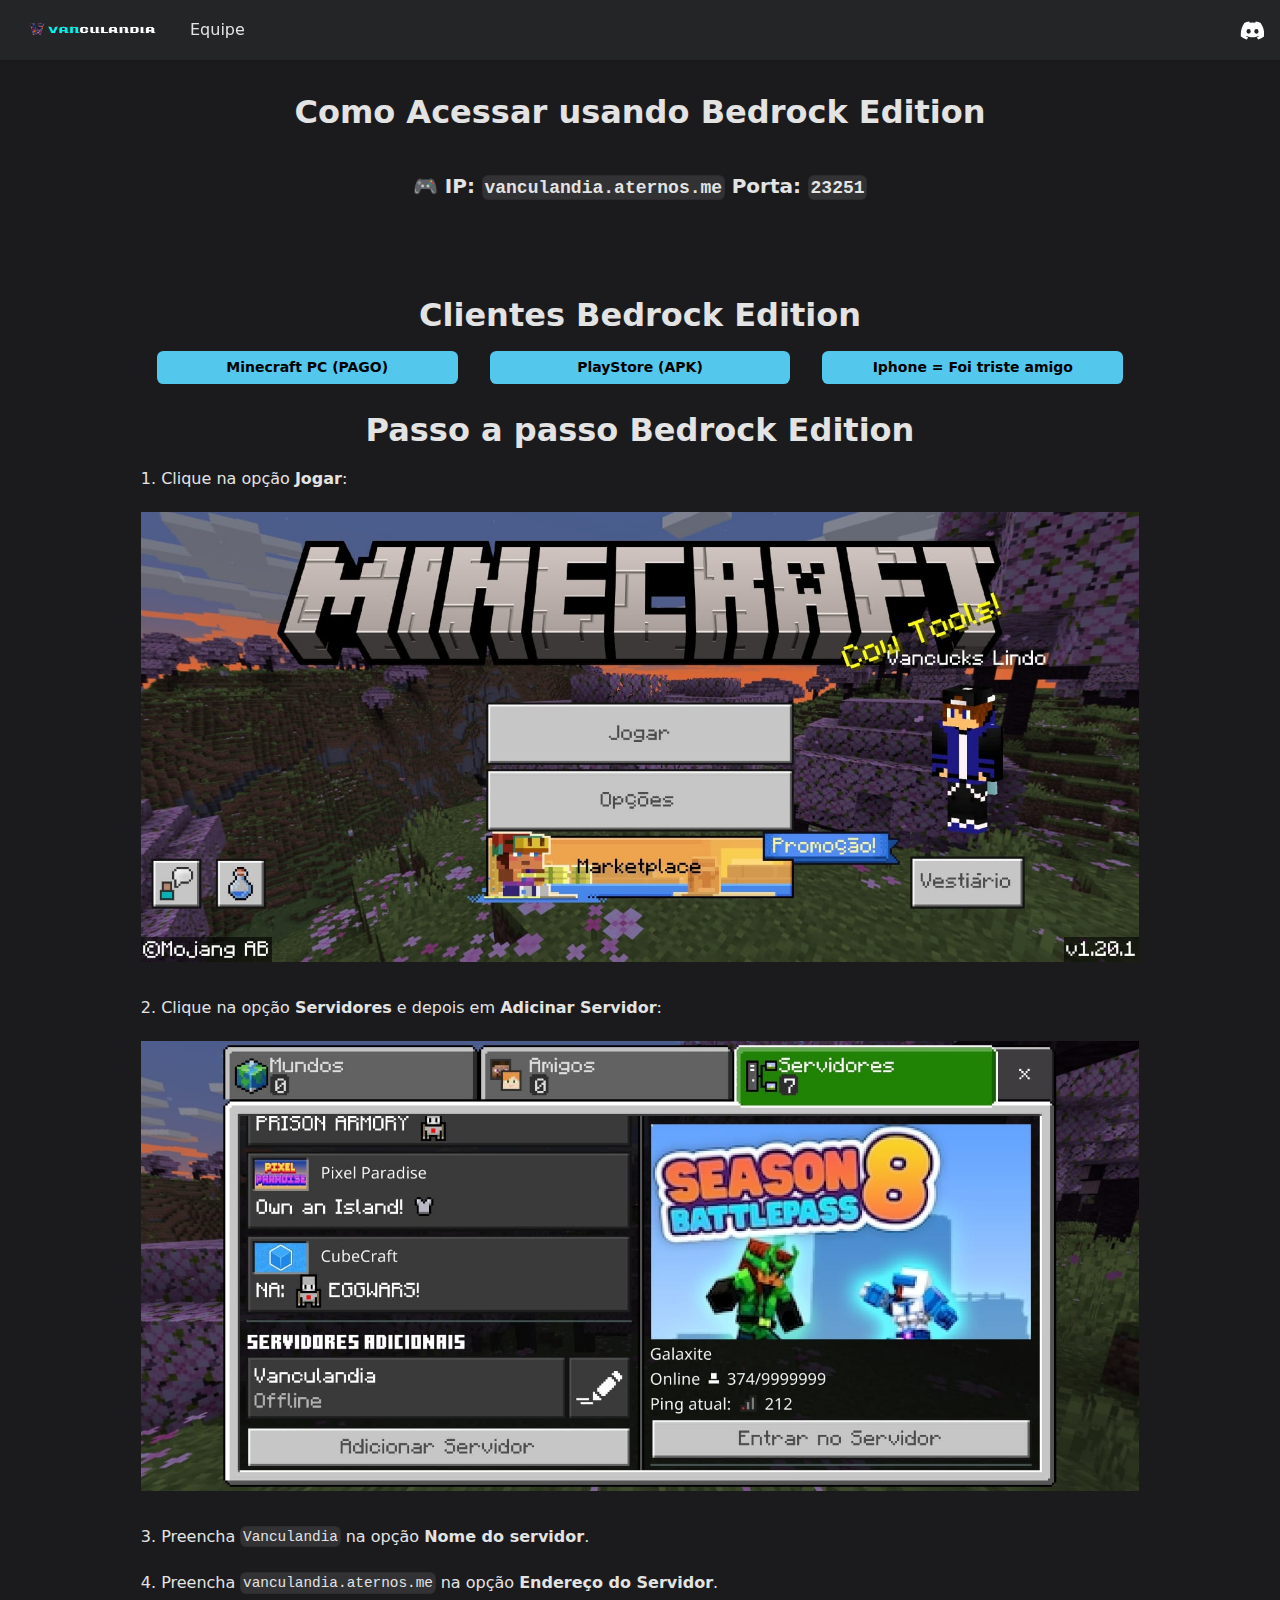
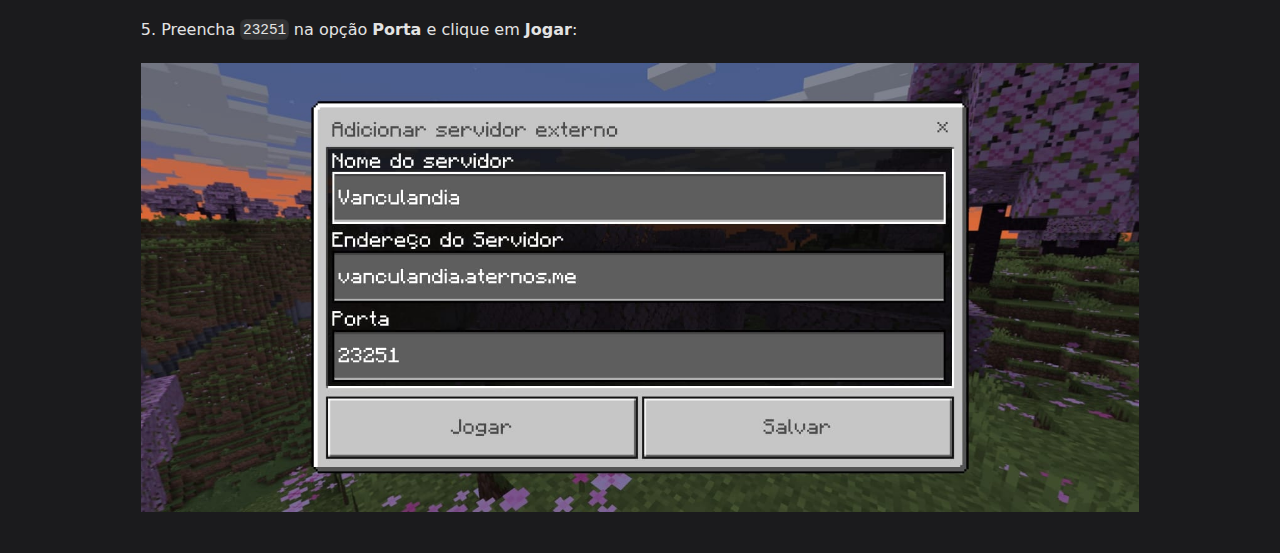
==== commit 86166023: "Update bedrock.html" ====
--- a/bedrock.html
+++ b/bedrock.html
@@ -55,7 +55,7 @@
                                                 <div class="col"><a
                                                     
                                                     target="_blank" rel="noopener noreferrer"
-                                                    class="button button--primary button--block">Iphone = VA SE FODER</a></div>
+                                                    class="button button--primary button--block">Iphone = Foi triste amigo</a></div>
                                                     
                                        
                                     </div>
@@ -87,4 +87,4 @@
 
 </body>
 
-</html>+</html>
